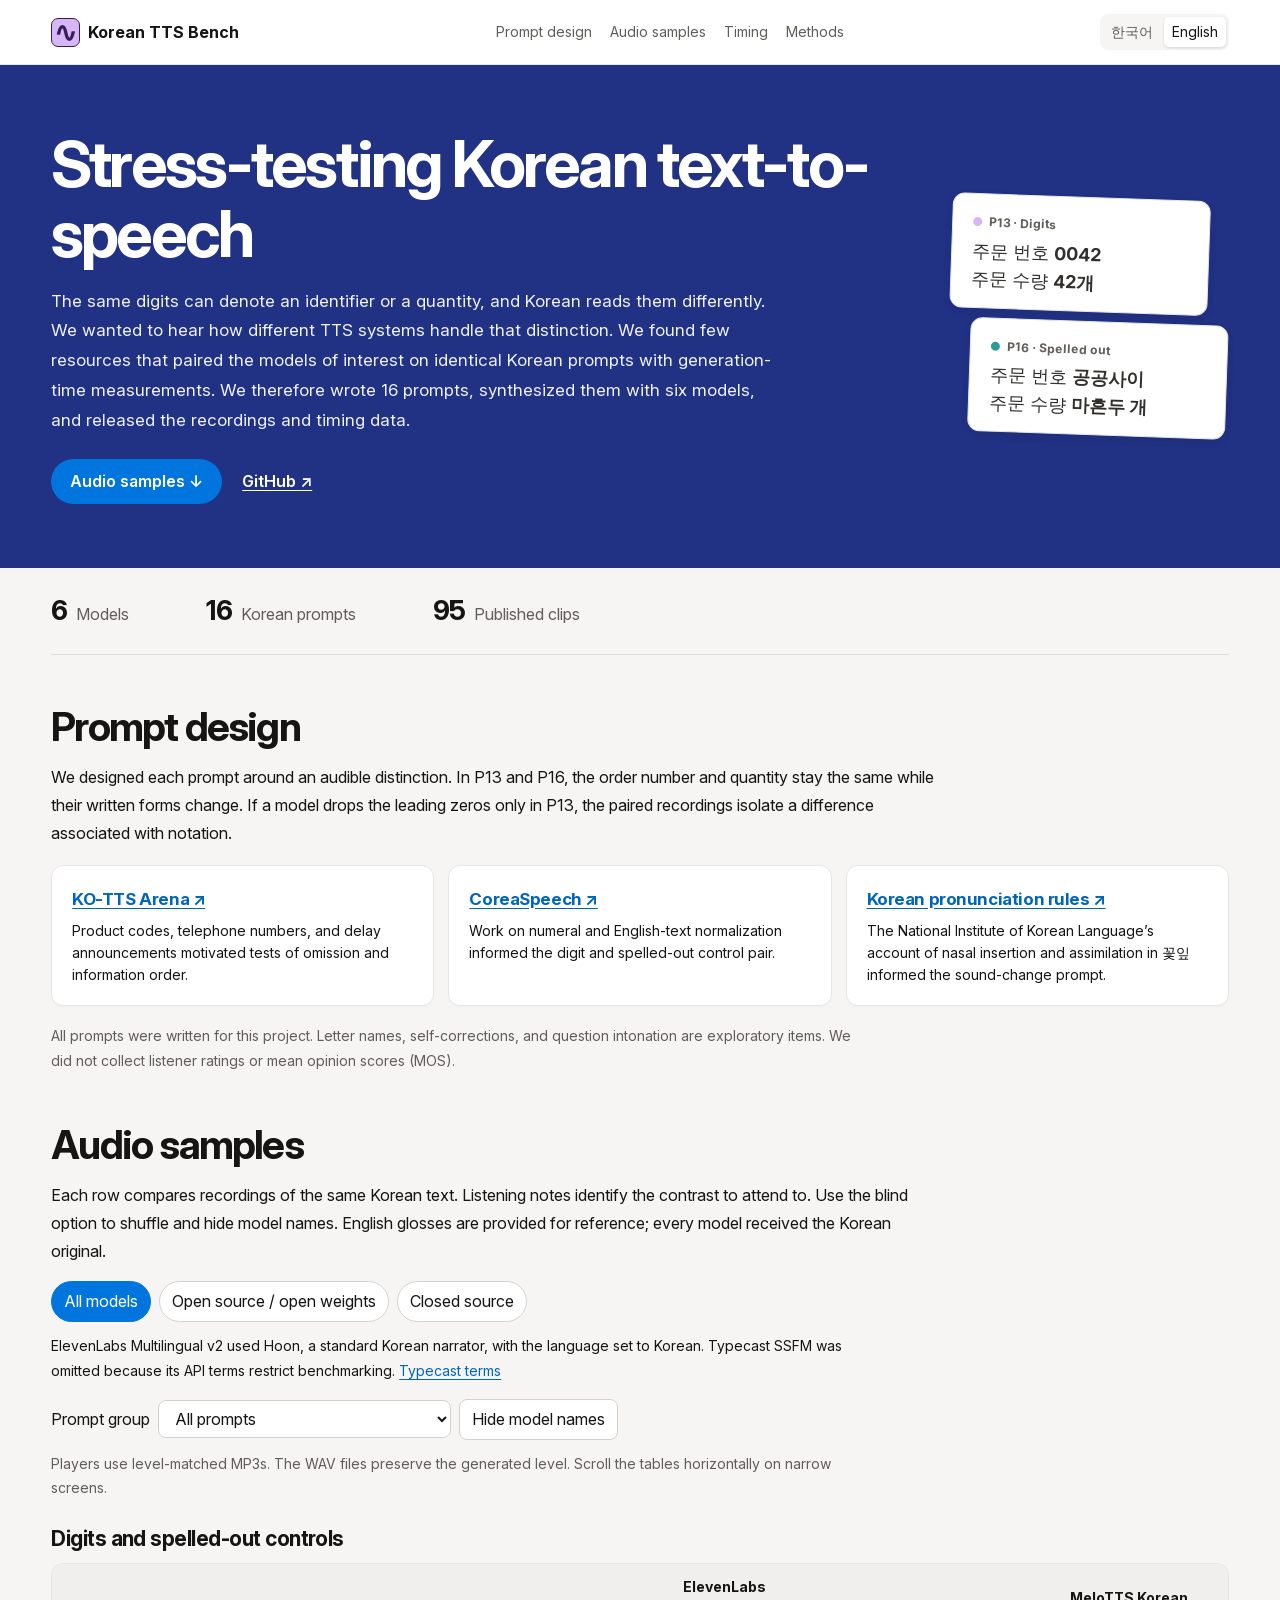
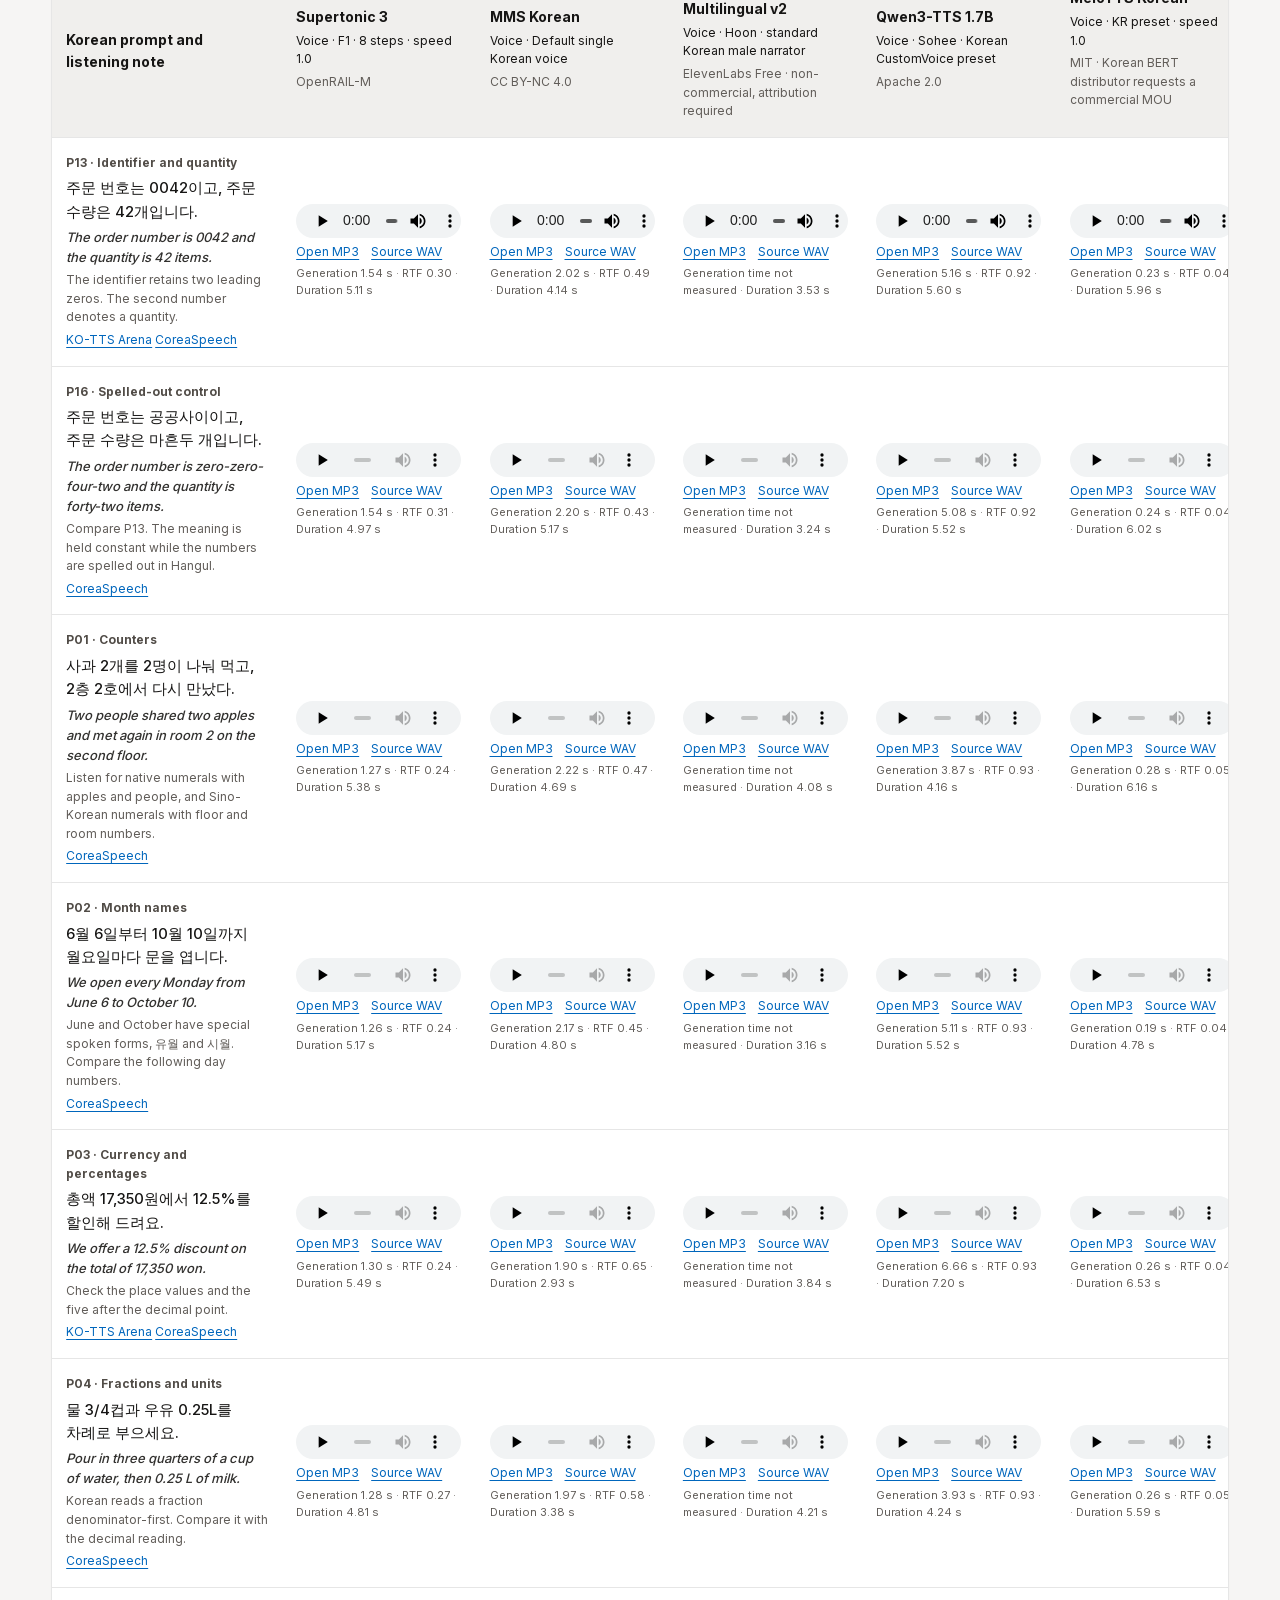
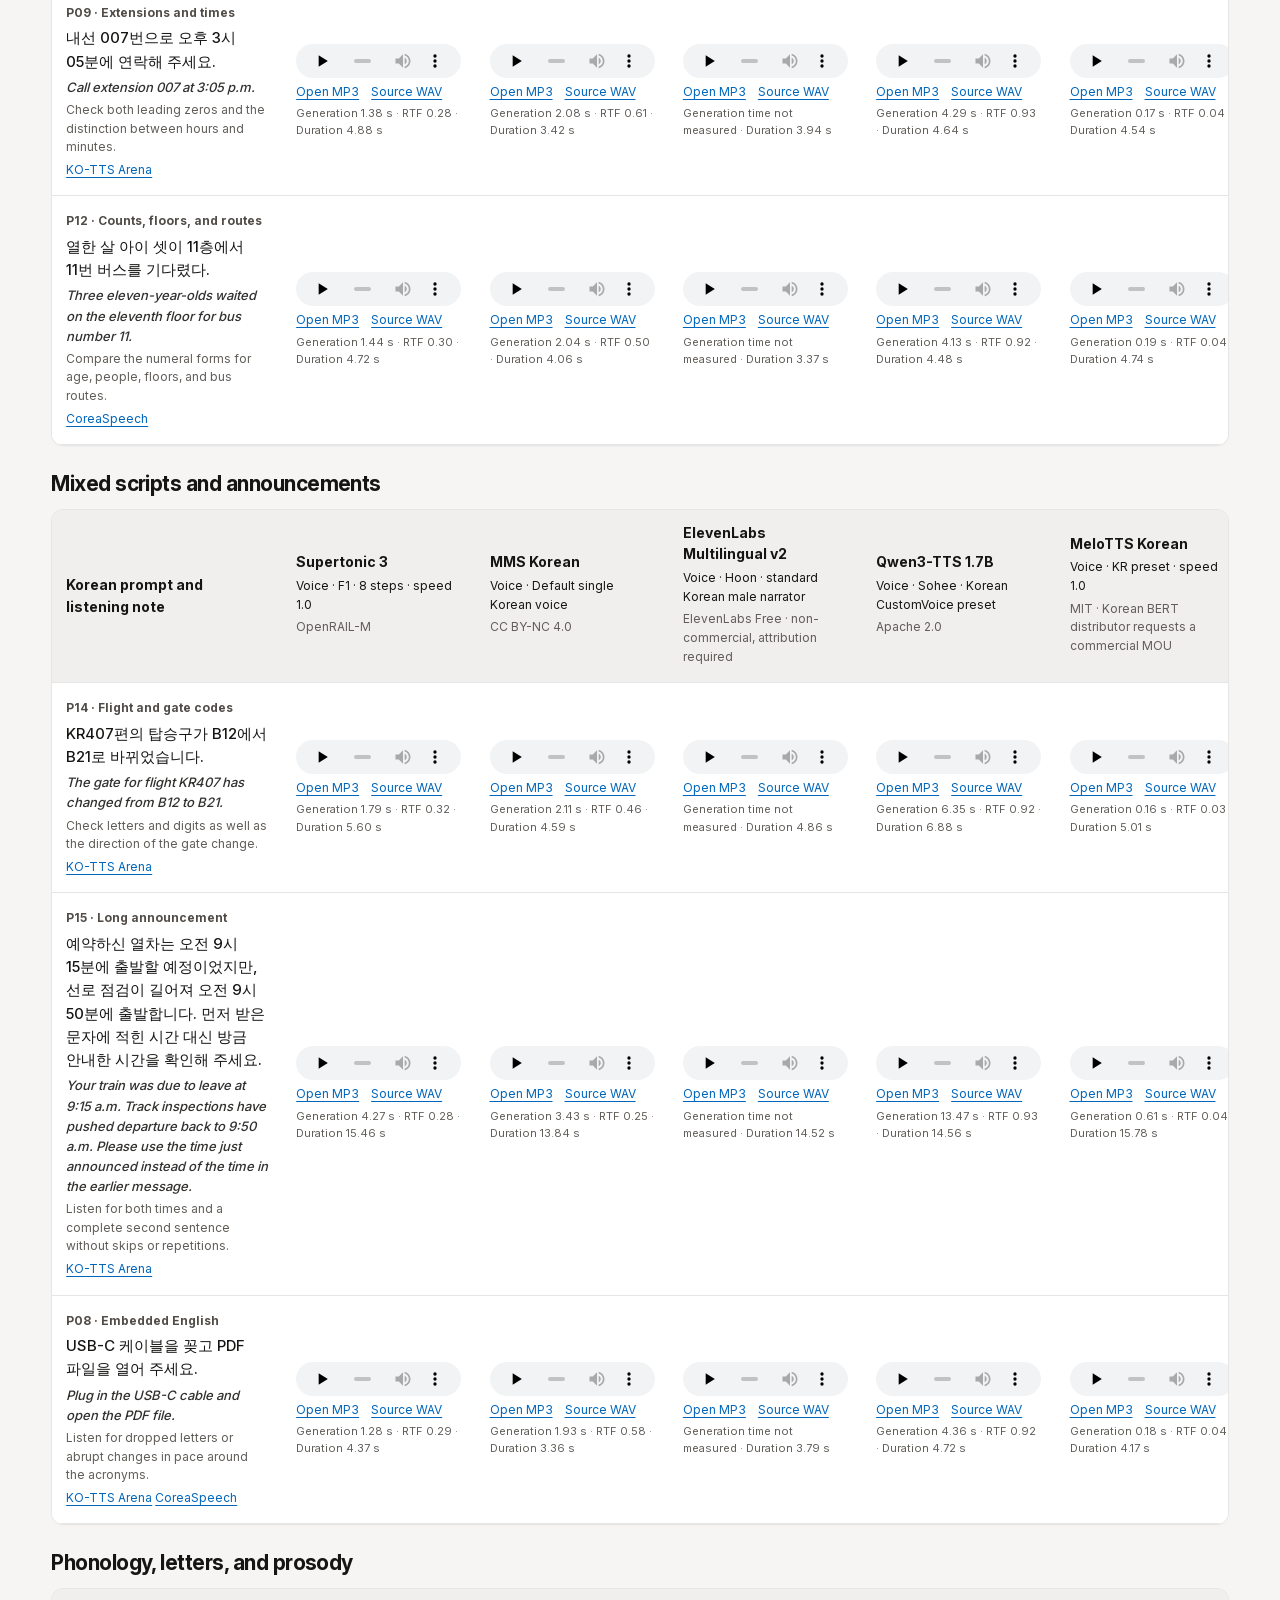
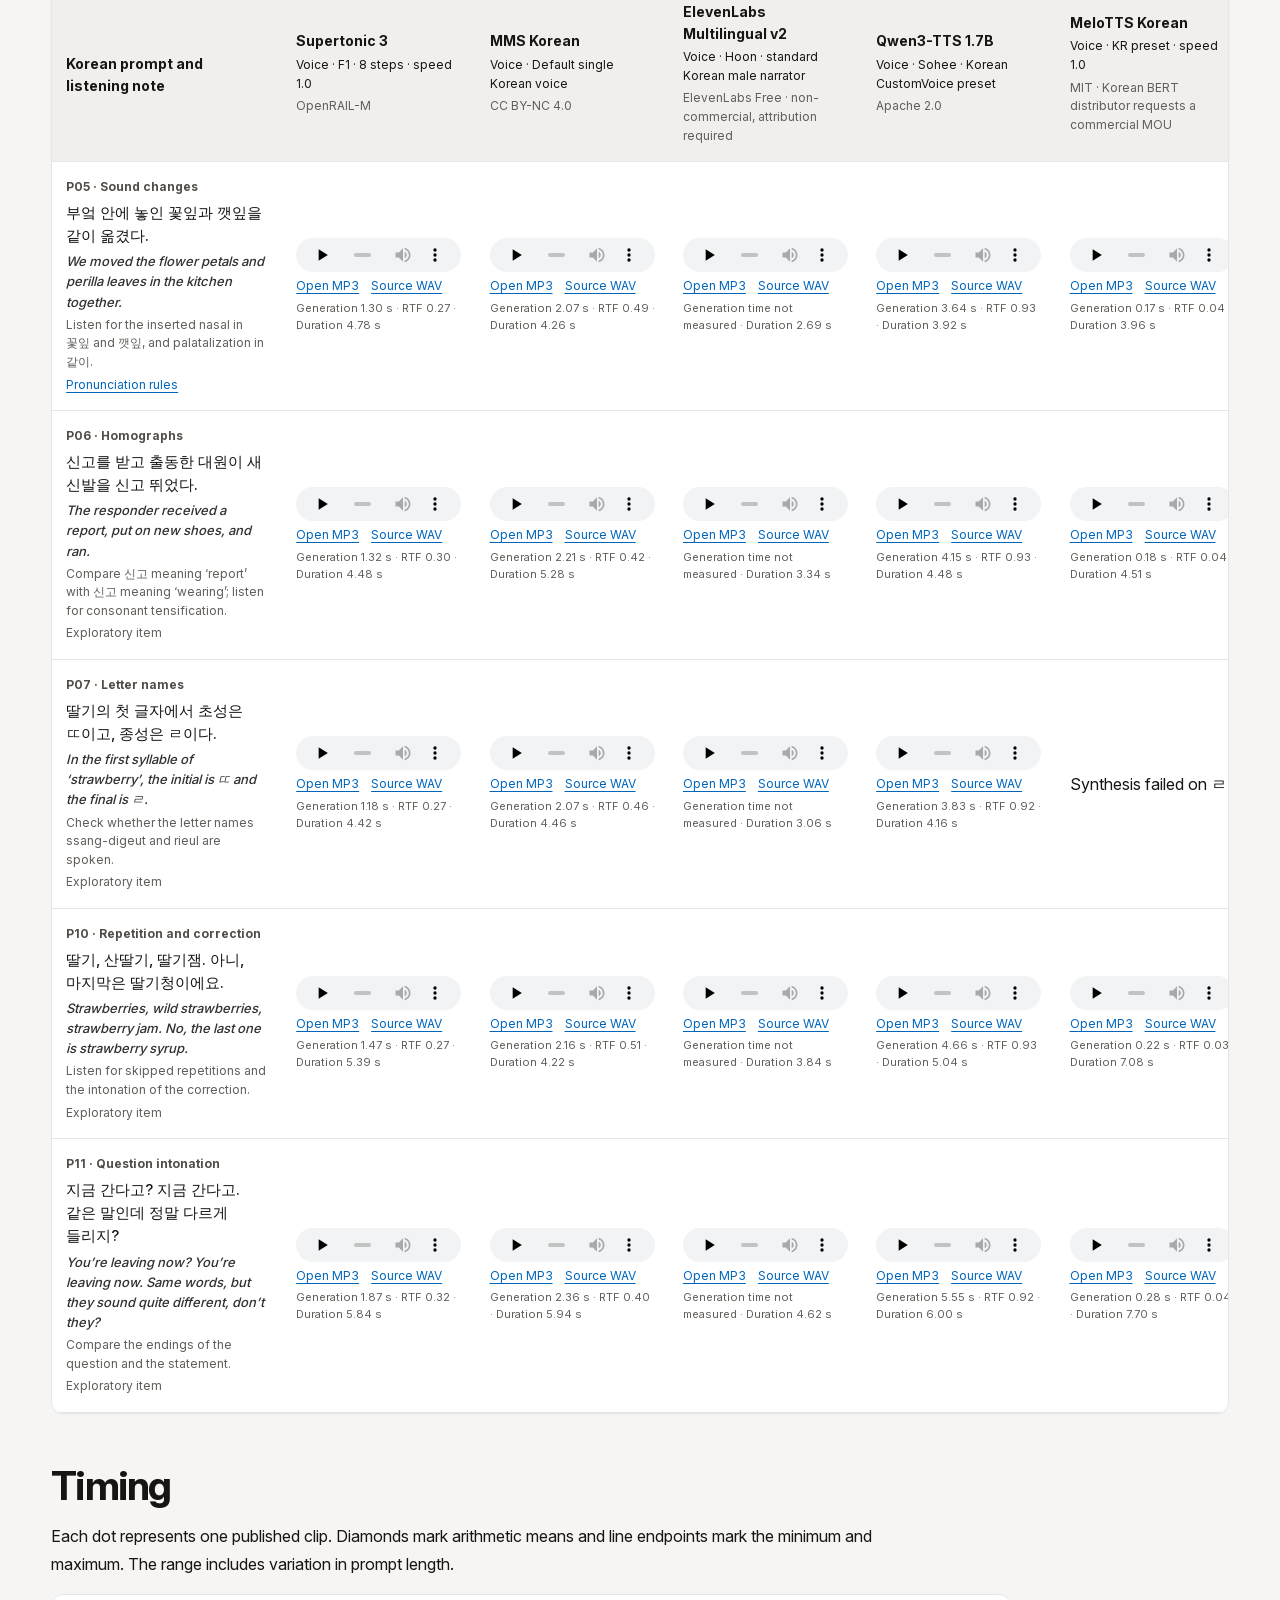
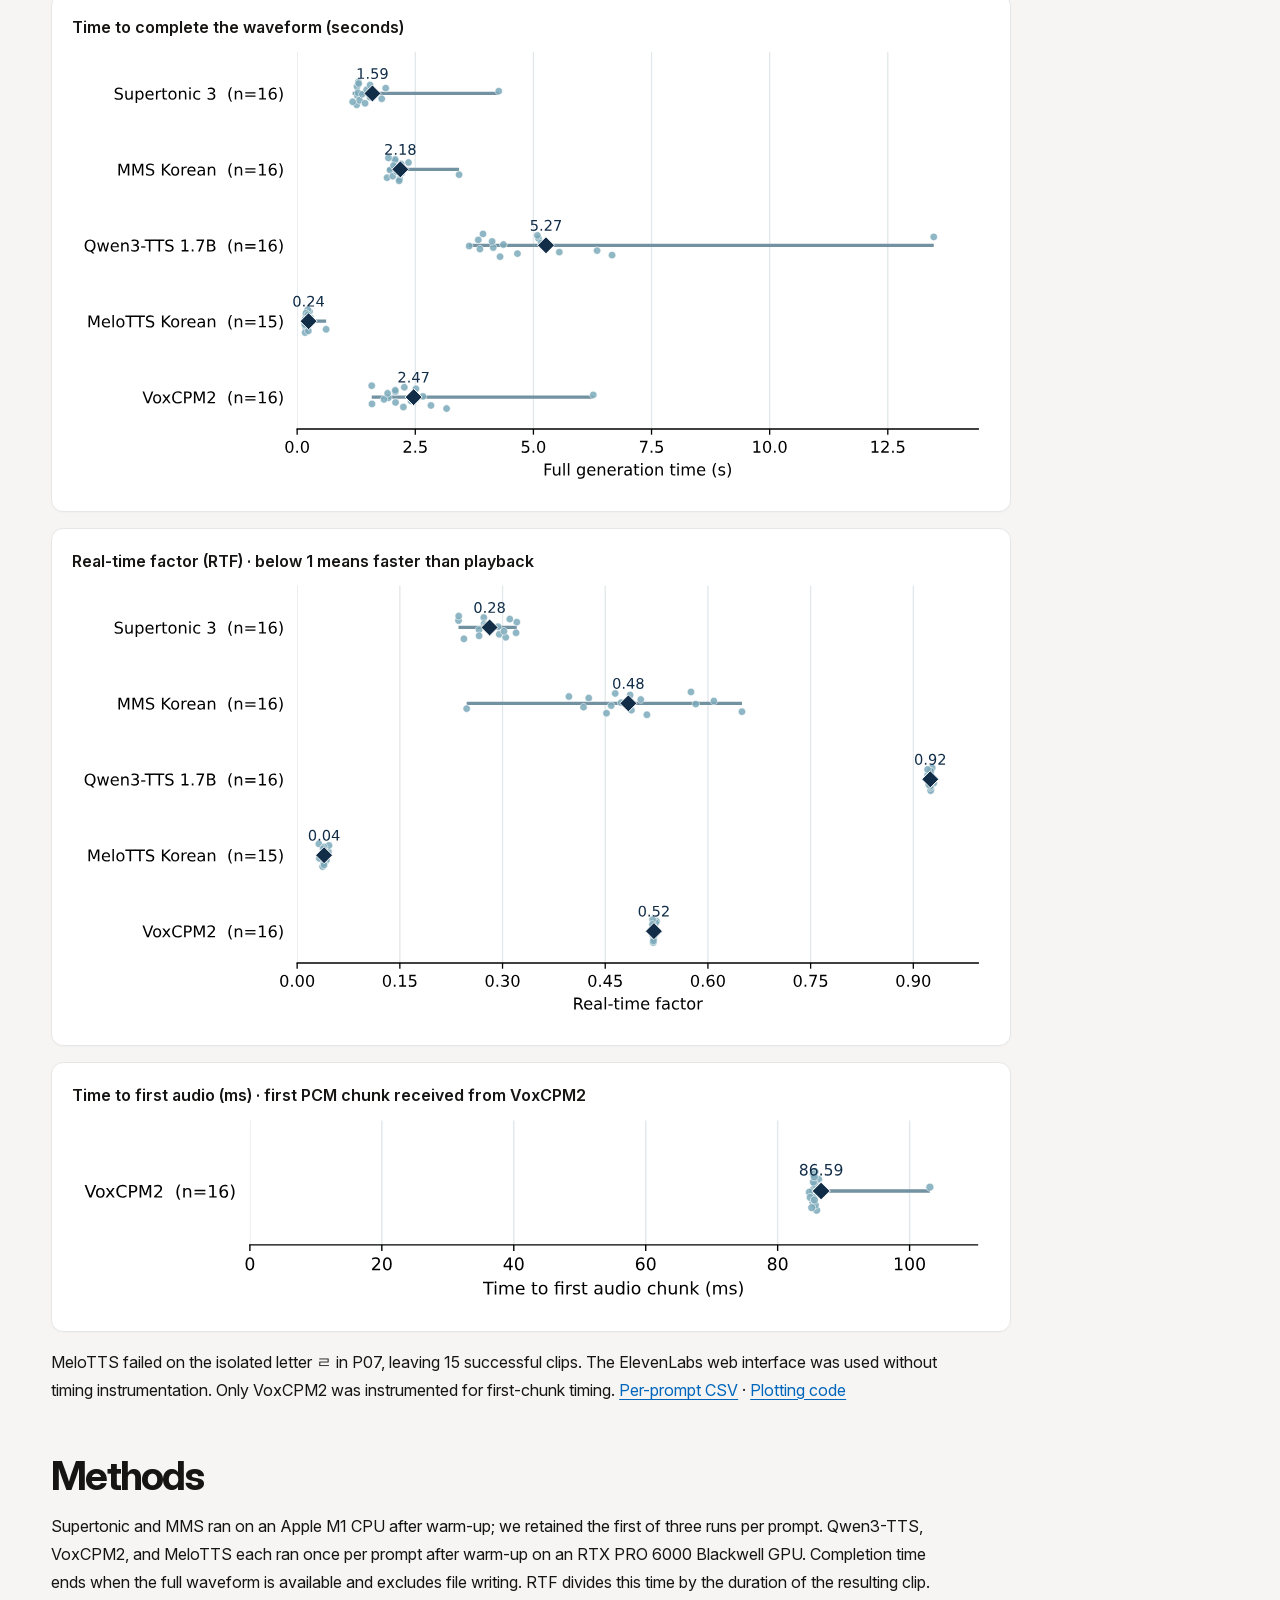
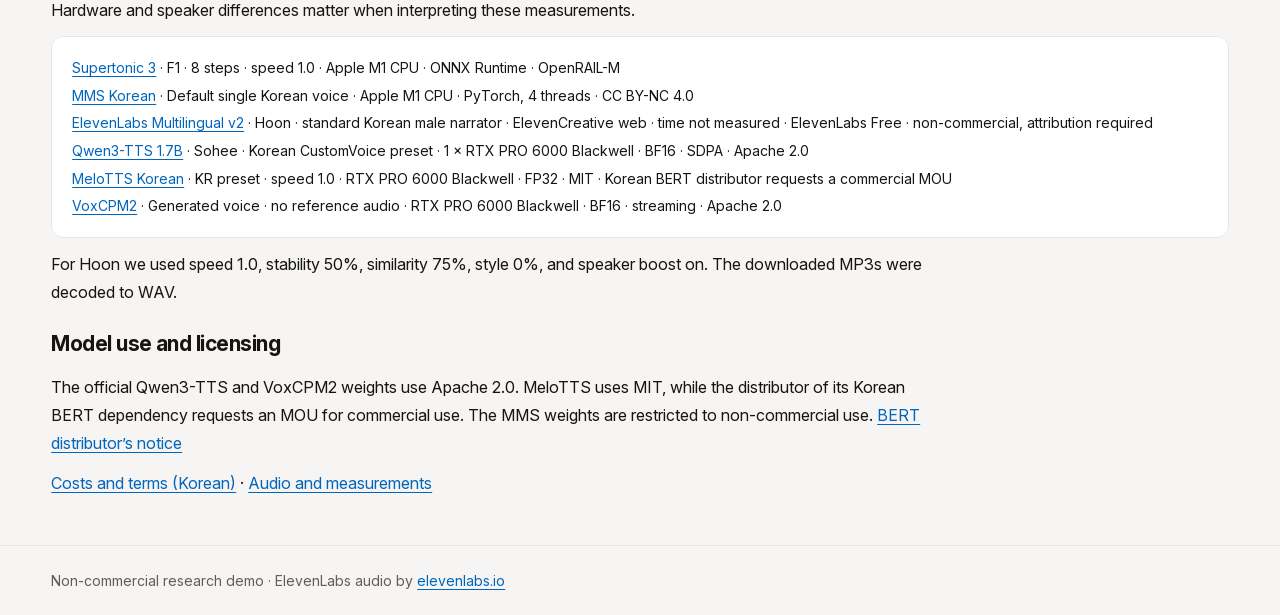
==== en.html @ 746afa55 "Present Korean TTS study with bilingual research pages and shared listening data" ====
<!doctype html><html lang="en"><head><meta charset="utf-8"><meta name="viewport" content="width=device-width,initial-scale=1"><title>Stress-testing Korean text-to-speech | elevenlabs.io</title><link rel="alternate" hreflang="ko" href="index.html"><link rel="alternate" hreflang="en" href="en.html"><link rel="stylesheet" href="style.css?v=paper2"></head><body>
<div class="topbar"><div class="wrap top"><a class="brand" href="#overview"><span class="glyph" aria-hidden="true">∿</span> Korean TTS Bench</a><nav class="wide"><a href="#design">Prompt design</a><a href="#samples">Audio samples</a><a href="#timing">Timing</a><a href="#methods">Methods</a></nav><details class="toc"><summary>Contents</summary><nav><a href="#design">Prompt design</a><a href="#samples">Audio samples</a><a href="#timing">Timing</a><a href="#methods">Methods</a></nav></details><div class="languages"><a hreflang="ko" lang="ko" href="index.html" id="other-lang">한국어</a><a hreflang="en" lang="en" href="en.html" aria-current="page">English</a></div></div></div>
<header id="overview"><div class="wrap hero"><div><h1>Stress-testing Korean text-to-speech</h1><p>The same digits can denote an identifier or a quantity, and Korean reads them differently. We wanted to hear how different TTS systems handle that distinction. We found few resources that paired the models of interest on identical Korean prompts with generation-time measurements. We therefore wrote 16 prompts, synthesized them with six models, and released the recordings and timing data.</p><div class="actions"><a class="primary" href="#samples">Audio samples ↓</a><a href="https://github.com/june-oh/korean-tts-bench">GitHub ↗</a></div></div><aside class="pair"><div class="paper"><small>P13 · Digits</small><div lang="ko">주문 번호 <b>0042</b><br>주문 수량 <b>42개</b></div></div><div class="paper"><small>P16 · Spelled out</small><div lang="ko">주문 번호 <b>공공사이</b><br>주문 수량 <b>마흔두 개</b></div></div></aside></div></header><main class="wrap"><div class="summary">
<div><strong>6</strong><span>Models</span></div>
<div><strong>16</strong><span>Korean prompts</span></div>
<div><strong>95</strong><span>Published clips</span></div>
</div>
<section id="design"><h2>Prompt design</h2>
<p>We designed each prompt around an audible distinction. In P13 and P16, the order number and quantity stay the same while their written forms change. If a model drops the leading zeros only in P13, the paired recordings isolate a difference associated with notation.</p>
<div class="cards">
<article id="ref-arena"><h3><a href="https://huggingface.co/spaces/channelcorp/KO-TTS-Arena/blob/30278887183752f87eae32811a807651845f886c/ko_prompts.json">KO-TTS Arena ↗</a></h3><p>Product codes, telephone numbers, and delay announcements motivated tests of omission and information order.</p></article>
<article id="ref-corea"><h3><a href="https://openreview.net/forum?id=8nHq0IIwpd">CoreaSpeech ↗</a></h3><p>Work on numeral and English-text normalization informed the digit and spelled-out control pair.</p></article>
<article id="ref-nikl"><h3><a href="https://www.korean.go.kr/front/onlineQna/onlineQnaView.do?mn_id=216&amp;qna_seq=313560">Korean pronunciation rules ↗</a></h3><p>The National Institute of Korean Language’s account of nasal insertion and assimilation in 꽃잎 informed the sound-change prompt.</p></article>
</div><p class="note">All prompts were written for this project. Letter names, self-corrections, and question intonation are exploratory items. We did not collect listener ratings or mean opinion scores (MOS).</p></section>
<section id="samples"><h2>Audio samples</h2>
<p>Each row compares recordings of the same Korean text. Listening notes identify the contrast to attend to. Use the blind option to shuffle and hide model names. English glosses are provided for reference; every model received the Korean original.</p>
<div class="model-tabs" role="tablist" aria-label="Model access">
<button role="tab" id="tab-all" data-access="all" aria-controls="tables" aria-selected="true" tabindex="0">All models</button>
<button role="tab" id="tab-open" data-access="open" aria-controls="tables" aria-selected="false" tabindex="-1">Open source / open weights</button>
<button role="tab" id="tab-closed" data-access="closed" aria-controls="tables" aria-selected="false" tabindex="-1">Closed source</button>
</div><p id="closed-note">ElevenLabs Multilingual v2 used Hoon, a standard Korean narrator, with the language set to Korean. Typecast SSFM was omitted because its API terms restrict benchmarking. <a href="https://help.typecast.ai/en/articles/11872662-typecast-api-terms-of-use">Typecast terms</a></p>
<p id="open-note" hidden>Commercial-use terms for publicly available weights appear in each column.</p><div class="tools"><label>Prompt group <select id="group"><option value="">All prompts</option></select></label><button id="blind" aria-pressed="false">Hide model names</button></div>
<p class="note">Players use level-matched MP3s. The WAV files preserve the generated level. Scroll the tables horizontally on narrow screens.</p><div id="tables" role="tabpanel" aria-labelledby="tab-all">Loading recordings…</div></section>
<section id="timing"><h2>Timing</h2>
<p>Each dot represents one published clip. Diamonds mark arithmetic means and line endpoints mark the minimum and maximum. The range includes variation in prompt length.</p>
<figure><figcaption>Time to complete the waveform (seconds)</figcaption><img loading="lazy" src="figures/completion_s.svg" alt="Time to complete the waveform (seconds)"></figure>
<figure><figcaption>Real-time factor (RTF) · below 1 means faster than playback</figcaption><img loading="lazy" src="figures/rtf.svg" alt="Real-time factor (RTF) · below 1 means faster than playback"></figure>
<figure><figcaption>Time to first audio (ms) · first PCM chunk received from VoxCPM2</figcaption><img loading="lazy" src="figures/first_audio_ms.svg" alt="Time to first audio (ms) · first PCM chunk received from VoxCPM2"></figure>
<p>MeloTTS failed on the isolated letter ㄹ in P07, leaving 15 successful clips. The ElevenLabs web interface was used without timing instrumentation. Only VoxCPM2 was instrumented for first-chunk timing. <a href="figures/timings.csv">Per-prompt CSV</a> · <a href="https://github.com/june-oh/korean-tts-bench/blob/main/scripts/plot_timings.py">Plotting code</a></p></section>
<section id="methods"><h2>Methods</h2>
<p>Supertonic and MMS ran on an Apple M1 CPU after warm-up; we retained the first of three runs per prompt. Qwen3-TTS, VoxCPM2, and MeloTTS each ran once per prompt after warm-up on an RTX PRO 6000 Blackwell GPU. Completion time ends when the full waveform is available and excludes file writing. RTF divides this time by the duration of the resulting clip. Hardware and speaker differences matter when interpreting these measurements.</p><div id="models"></div><p>For Hoon we used speed 1.0, stability 50%, similarity 75%, style 0%, and speaker boost on. The downloaded MP3s were decoded to WAV.</p><h3>Model use and licensing</h3><p>The official Qwen3-TTS and VoxCPM2 weights use Apache 2.0. MeloTTS uses MIT, while the distributor of its Korean BERT dependency requests an MOU for commercial use. The MMS weights are restricted to non-commercial use. <a href="https://github.com/kiyoungkim1/LMkor">BERT distributor’s notice</a></p><p><a href="https://github.com/june-oh/korean-tts-bench#비용과-공개-조건">Costs and terms (Korean)</a> · <a href="https://github.com/june-oh/korean-tts-bench/tree/main/audio">Audio and measurements</a></p></section></main><footer><div class="wrap">Non-commercial research demo · ElevenLabs audio by <a href="https://elevenlabs.io/">elevenlabs.io</a></div></footer><script type="module" src="app.js?v=paper2"></script></body></html>
---- style.css ----
@font-face{font-family:Inter;src:url(fonts/InterVariable.woff2) format("woff2");font-weight:100 900;font-display:swap}
:root{--paper:#f6f5f4;--ink:#161514;--muted:#615d59;--line:#e6e6e6;--blue:#0075de;--night:#213183;font-family:Inter,-apple-system,BlinkMacSystemFont,"Apple SD Gothic Neo","Malgun Gothic",sans-serif;color:var(--ink);background:var(--paper);line-height:1.55}*{box-sizing:border-box}body{margin:0}.wrap{max-width:1280px;margin:auto;padding-inline:clamp(16px,4vw,56px)}a{color:#0066bc;text-underline-offset:3px}button,select{font:inherit;cursor:pointer;color:inherit}.topbar{background:white;border-bottom:1px solid var(--line)}.top,.brand,.wide,.languages,.actions,.summary,.tools,.model-tabs{display:flex;align-items:center}.top{min-height:64px;gap:22px}.brand{gap:8px;font-weight:700;color:var(--ink);text-decoration:none}.glyph{background:#d6b6f6;color:#391c57;border:1px solid #391c57;border-radius:7px;display:grid;place-items:center;width:29px;height:29px;font-size:27px;line-height:1}.wide{margin-left:auto;gap:18px}.wide a,.languages a{font-size:14px;text-decoration:none;color:var(--muted)}.languages{margin-left:auto;gap:3px;padding:3px;background:var(--paper);border-radius:8px}.languages a{padding:4px 8px}.languages a[aria-current]{color:var(--ink);background:white;border-radius:5px;box-shadow:0 1px 3px #0002}header{background:var(--night);color:white}.hero{display:grid;grid-template-columns:minmax(0,1fr) 280px;gap:56px;align-items:center;padding-block:clamp(36px,5vw,72px)}h1,h2,h3,p{margin:0}h1{font-size:clamp(38px,5vw,64px);letter-spacing:-.045em;line-height:1.09;word-break:keep-all}header p{max-width:72ch;color:#f0f2ff;font-size:17px;margin-top:18px;line-height:1.75}.actions{gap:20px;margin-top:24px}.actions a{color:white;font-weight:600}.primary{padding:10px 19px;background:var(--blue);border-radius:999px;text-decoration:none}.primary:hover{background:#005bab}.pair{display:grid;gap:9px;transform:rotate(2deg)}.paper{padding:14px 20px;border:1px solid #e6e6e6;border-radius:12px;background:#fff;color:#31302e;box-shadow:0 3px 8px #0001}.paper:first-child{margin-right:22px}.paper:last-child{margin-left:22px}.paper small{font-weight:700;font-size:12px;color:var(--muted)}.paper small:before{content:"";display:inline-block;width:9px;height:9px;border-radius:50%;background:#d6b6f6;margin-right:7px}.paper:last-child small:before{background:#2a9d99}.paper div{margin-top:4px;font-size:18px}.summary{gap:clamp(20px,6vw,85px);padding:22px 0;border-bottom:1px solid #ddd}.summary>div{display:flex;gap:9px;align-items:baseline}.summary strong{font-size:27px;letter-spacing:-1px}.summary span,.note,.meta,.hint,.license,footer{color:var(--muted)}section{margin:48px 0;scroll-margin-top:16px}h2{font-size:clamp(29px,3.4vw,40px);letter-spacing:-.045em;line-height:1.2}h3{font-size:21px;letter-spacing:-.025em;margin:22px 0 8px}section>p{max-width:89ch;margin:12px 0;line-height:1.75}.cards{display:grid;grid-template-columns:repeat(3,minmax(0,1fr));gap:14px;margin:18px 0}.cards article,figure,.scroll{border:1px solid var(--line);border-radius:12px;background:#fff;box-shadow:0 1px 2px #00000006}.cards article{padding:20px}.cards h3{margin:0 0 8px;font-size:17px}.cards p,.note,#closed-note,#open-note{font-size:14px}.model-tabs,.tools{flex-wrap:wrap;gap:8px;margin:16px 0 8px}button,select{background:#fff;border:1px solid #d3d1ce;border-radius:8px;padding:7px 12px}.model-tabs button{border-radius:999px}.model-tabs [aria-selected=true],button[aria-pressed=true]{background:var(--blue);border-color:var(--blue);color:#fff}.tools label{display:flex;align-items:center;gap:8px}.scroll{overflow-x:auto;scrollbar-color:#afa9a2 #eee}.scroll:focus-visible,:focus-visible{outline:2px solid var(--blue);outline-offset:2px}table{width:100%;table-layout:fixed;border-collapse:collapse}th,td{padding:12px 14px;border-bottom:1px solid var(--line);text-align:left;vertical-align:middle}thead th{background:#f0efed;font-size:14px}tbody th{font-size:15px;font-weight:500;word-break:keep-all}.code,.voice,.license,.hint,.gloss{display:block;font-size:12px;margin:4px 0}.code{font-weight:700;color:#514c47}.gloss{font-size:13px;color:#31302e;font-style:italic}.voice,.license,.hint{font-weight:400}.filelinks{display:flex;flex-wrap:wrap;gap:12px;font-size:12px}.meta{font-size:11px;margin-top:4px}audio{width:100%;display:block;height:34px;margin-bottom:5px}figure{max-width:960px;margin:16px 0;padding:20px}figure img{display:block;width:100%;height:auto}figcaption{font-weight:600}#models{background:white;border:1px solid var(--line);border-radius:12px;padding:14px 20px}#models p{margin:6px 0;font-size:14px}footer{padding:24px 0;border-top:1px solid var(--line);font-size:14px}@media(max-width:820px){.wide{display:none}.hero{grid-template-columns:1fr;gap:18px}.pair{display:none}.cards{grid-template-columns:1fr}.summary{justify-content:space-between;gap:10px}.summary>div{display:grid;gap:0}.summary span{font-size:12px}section{margin:32px 0}.top{gap:6px}.languages a,button,select{min-height:44px;display:inline-flex;align-items:center}.actions{flex-wrap:wrap}figure{padding:10px}}

.toc{display:none}.toc summary{cursor:pointer;padding:10px 4px;font-size:14px}.toc nav{position:absolute;z-index:3;background:white;padding:12px;border:1px solid var(--line);border-radius:8px;box-shadow:0 2px 8px #0001}.toc nav a{display:block;padding:6px}@media(max-width:820px){.toc{display:block;margin-left:auto}.languages{margin-left:0}.top{justify-content:space-between}}
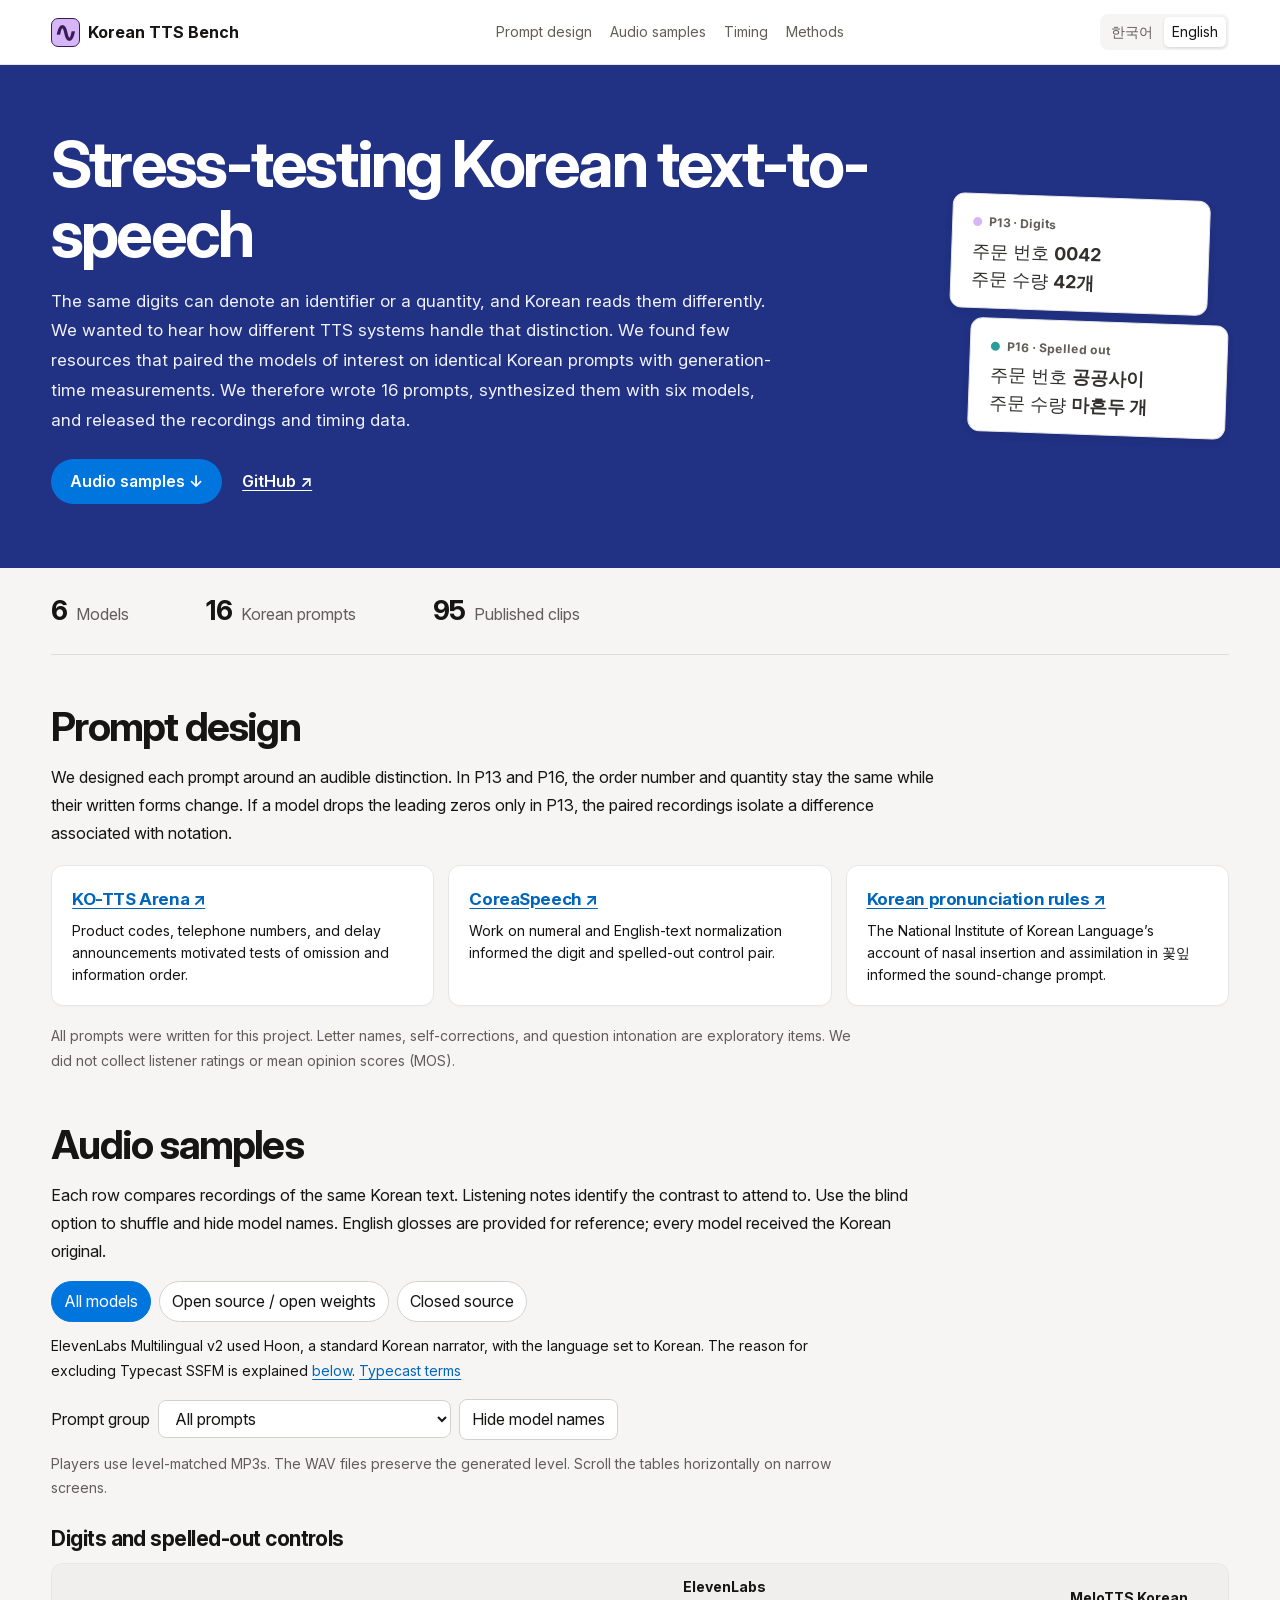
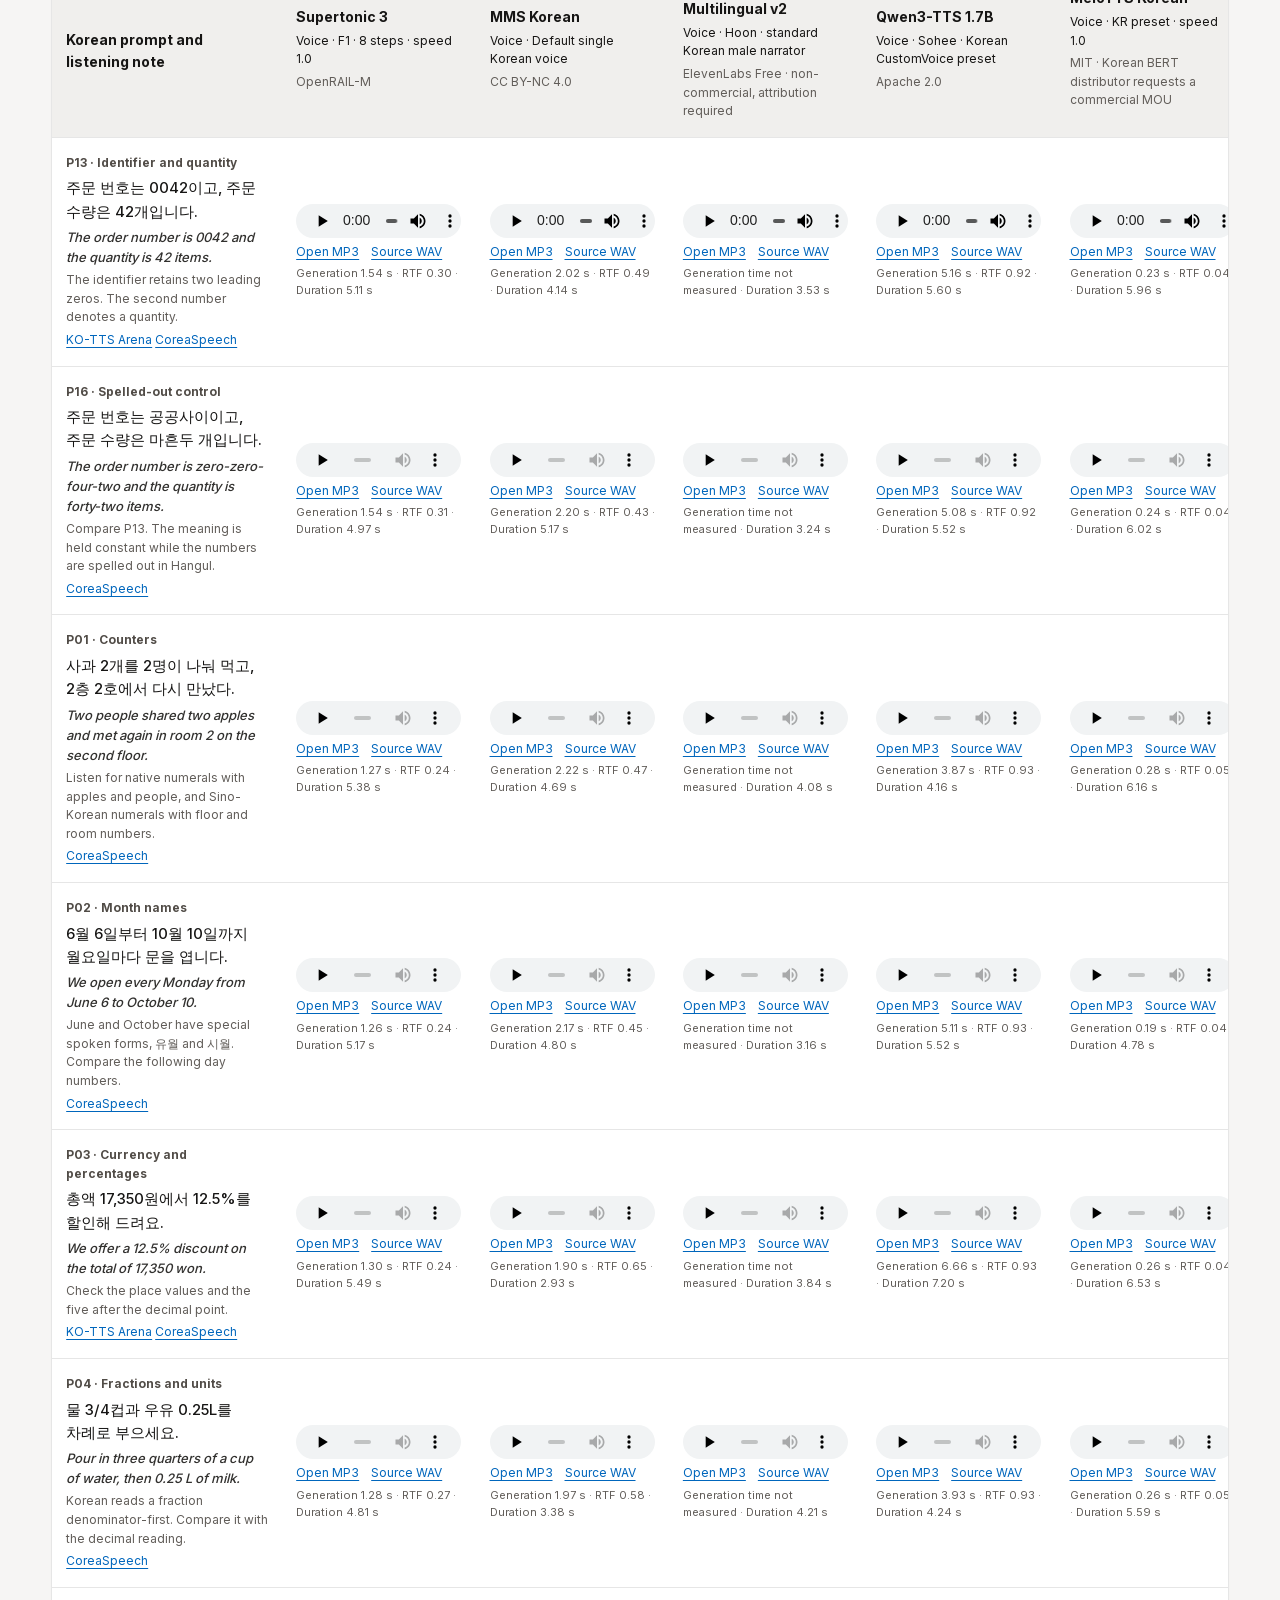
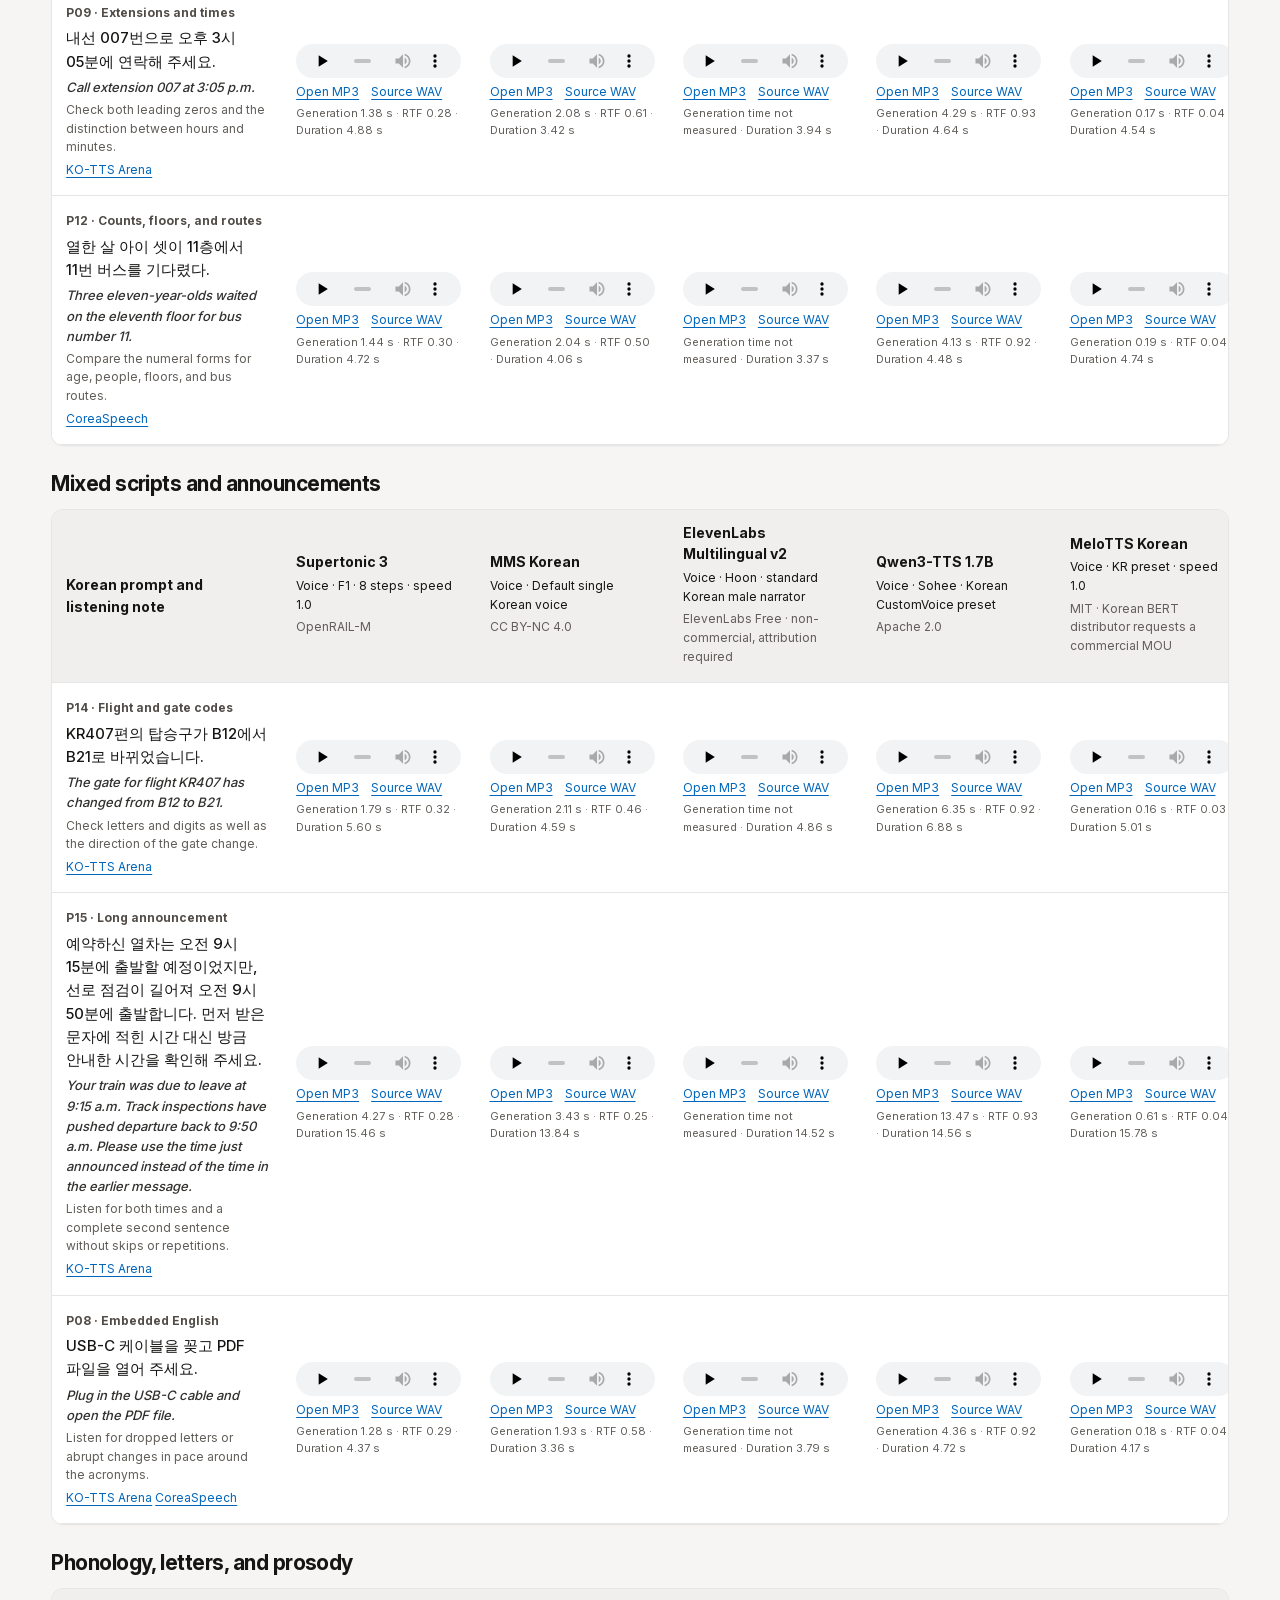
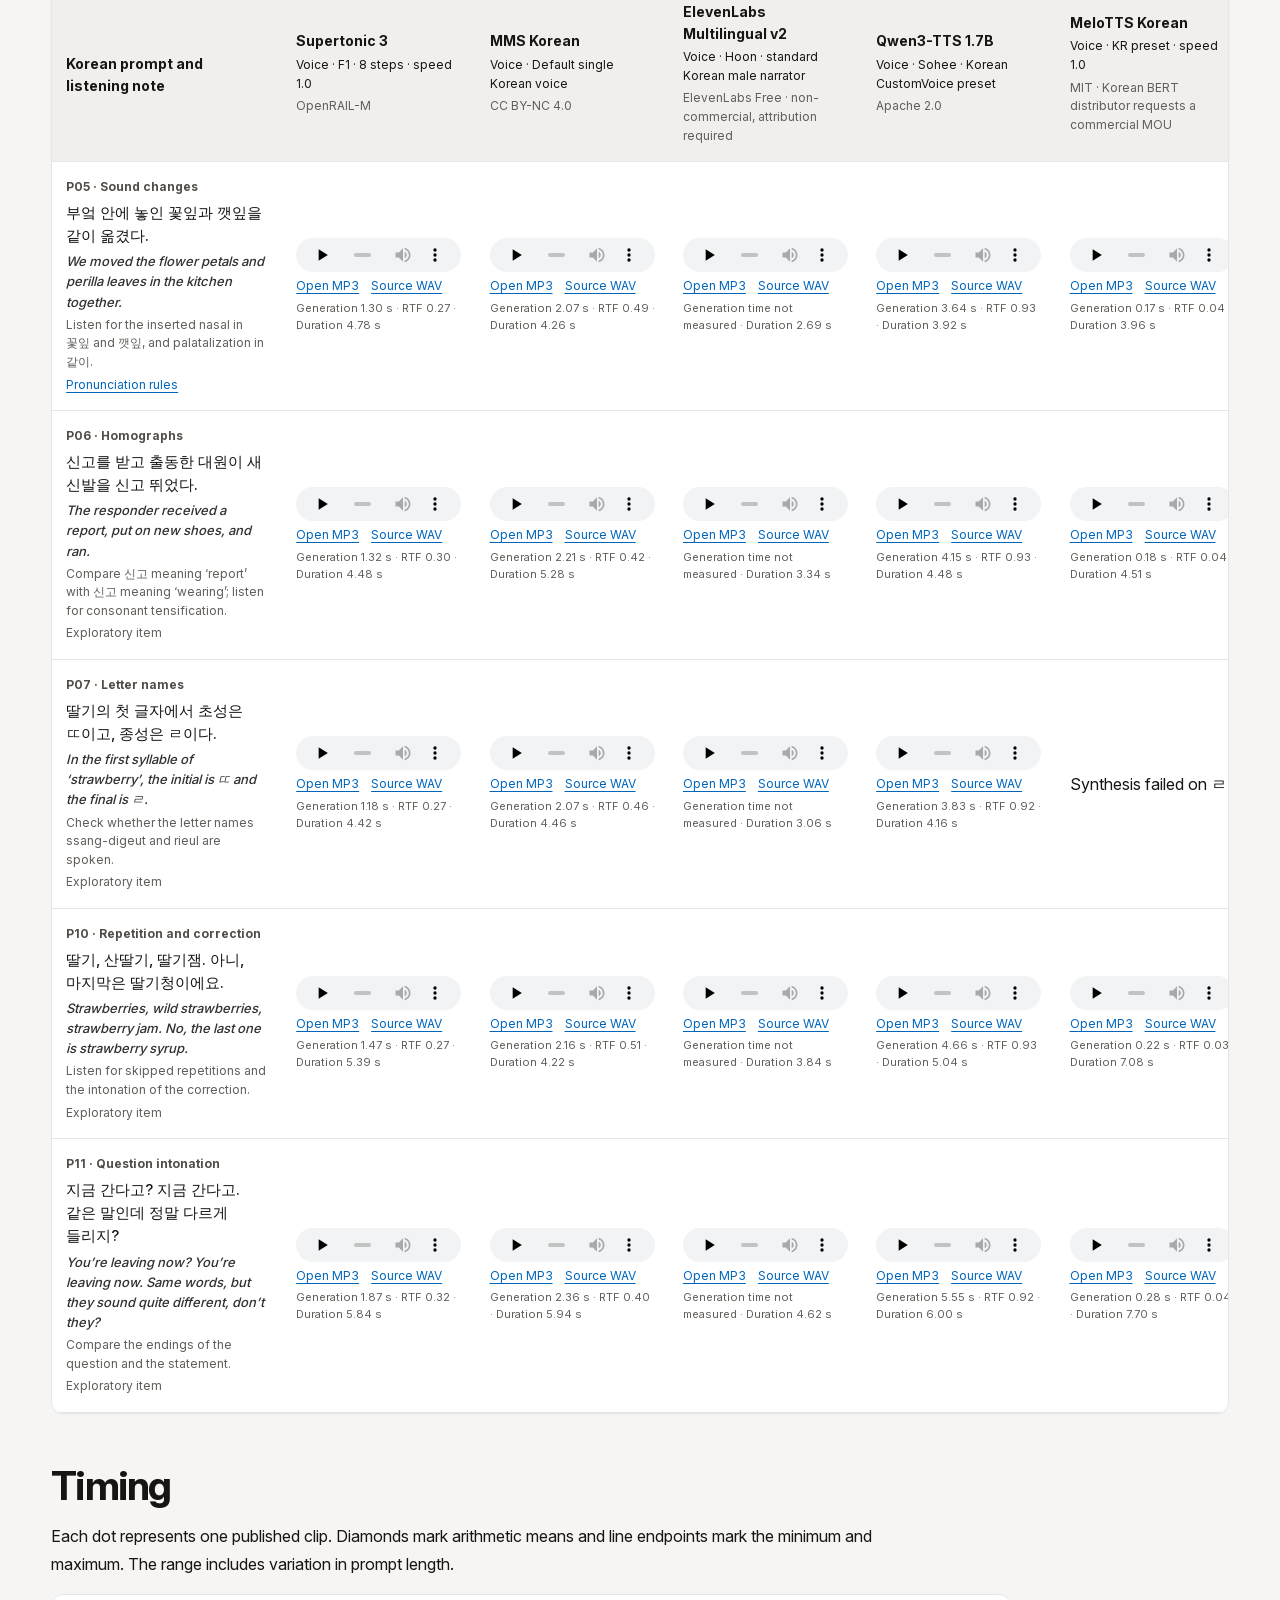
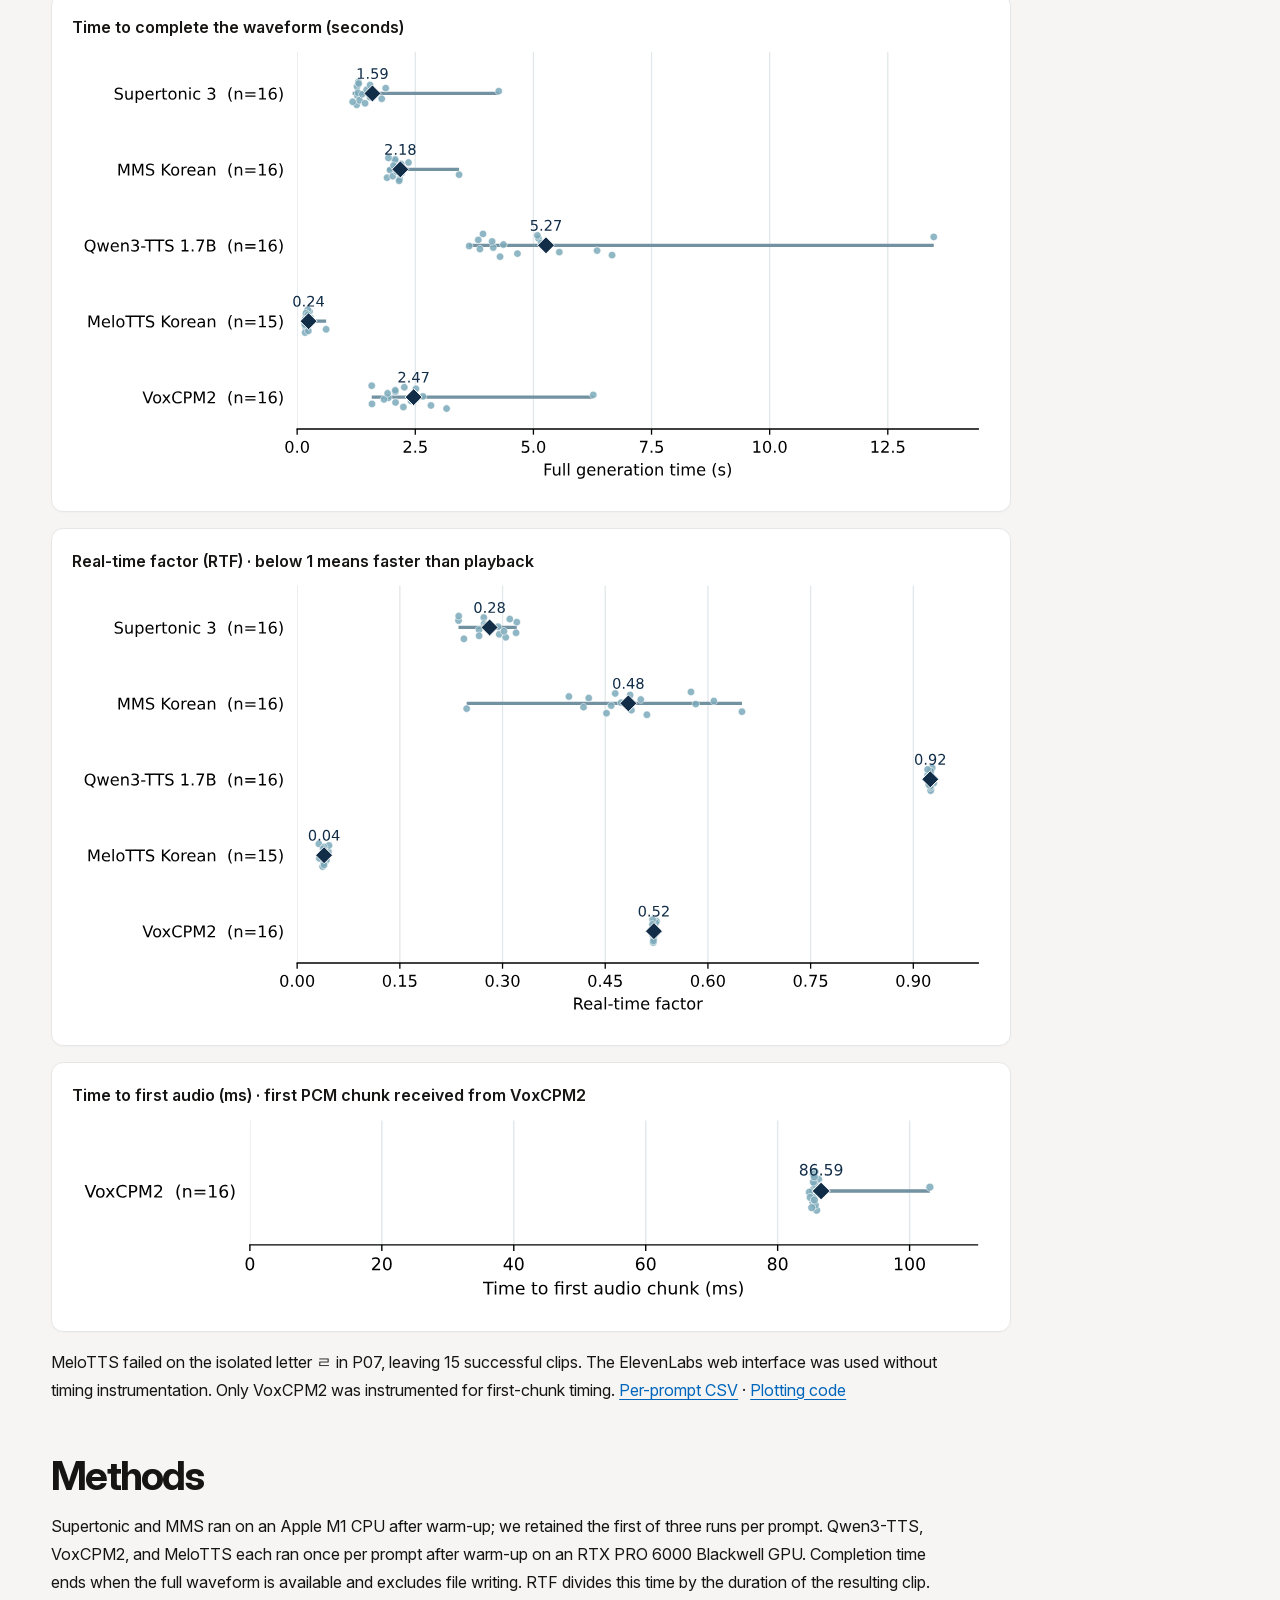
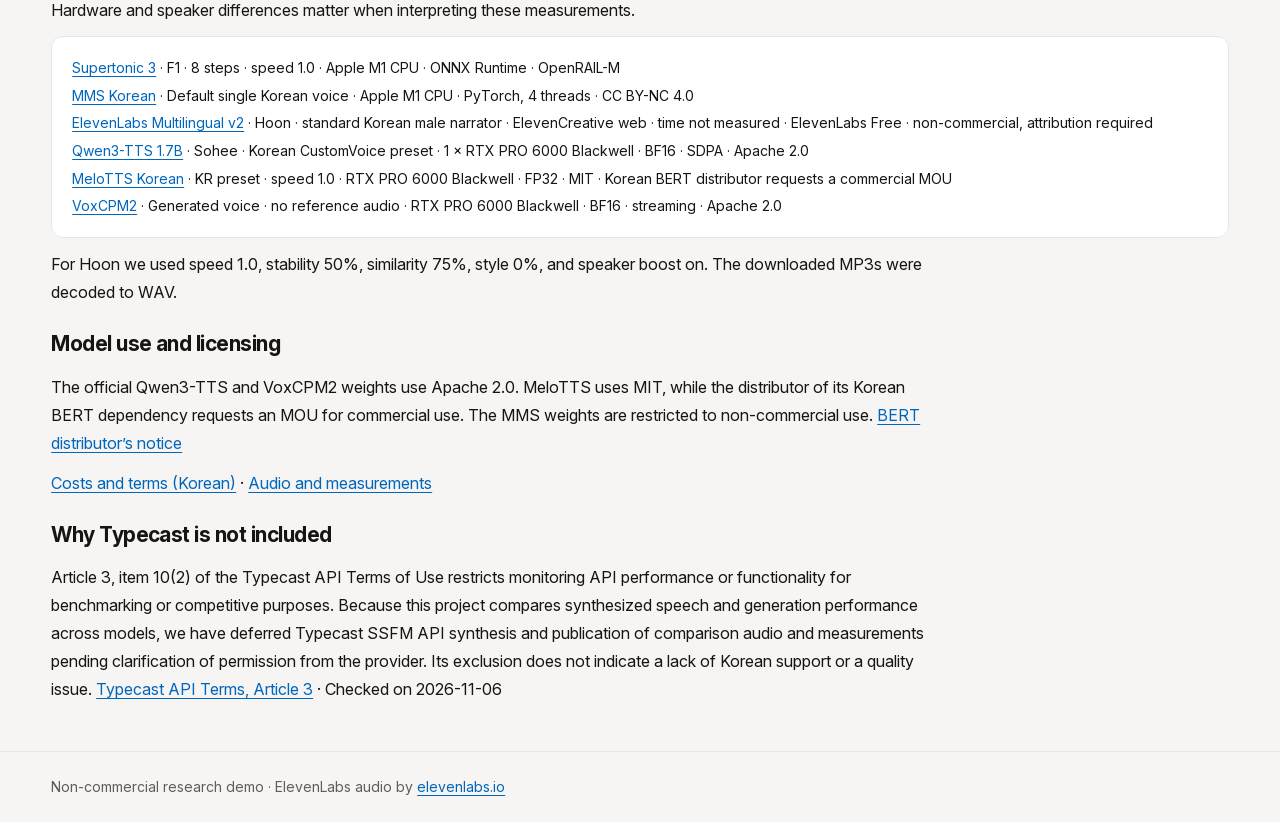
==== commit 4fa6ad7b: "Explain Typecast API benchmarking restriction in both languages" ====
--- a/en.html
+++ b/en.html
@@ -18,7 +18,7 @@
 <button role="tab" id="tab-all" data-access="all" aria-controls="tables" aria-selected="true" tabindex="0">All models</button>
 <button role="tab" id="tab-open" data-access="open" aria-controls="tables" aria-selected="false" tabindex="-1">Open source / open weights</button>
 <button role="tab" id="tab-closed" data-access="closed" aria-controls="tables" aria-selected="false" tabindex="-1">Closed source</button>
-</div><p id="closed-note">ElevenLabs Multilingual v2 used Hoon, a standard Korean narrator, with the language set to Korean. Typecast SSFM was omitted because its API terms restrict benchmarking. <a href="https://help.typecast.ai/en/articles/11872662-typecast-api-terms-of-use">Typecast terms</a></p>
+</div><p id="closed-note">ElevenLabs Multilingual v2 used Hoon, a standard Korean narrator, with the language set to Korean. The reason for excluding Typecast SSFM is explained <a href="#typecast-exclusion">below</a>. <a href="https://help.typecast.ai/en/articles/11872662-typecast-api-terms-of-use">Typecast terms</a></p>
 <p id="open-note" hidden>Commercial-use terms for publicly available weights appear in each column.</p><div class="tools"><label>Prompt group <select id="group"><option value="">All prompts</option></select></label><button id="blind" aria-pressed="false">Hide model names</button></div>
 <p class="note">Players use level-matched MP3s. The WAV files preserve the generated level. Scroll the tables horizontally on narrow screens.</p><div id="tables" role="tabpanel" aria-labelledby="tab-all">Loading recordings…</div></section>
 <section id="timing"><h2>Timing</h2>
@@ -28,4 +28,4 @@
 <figure><figcaption>Time to first audio (ms) · first PCM chunk received from VoxCPM2</figcaption><img loading="lazy" src="figures/first_audio_ms.svg" alt="Time to first audio (ms) · first PCM chunk received from VoxCPM2"></figure>
 <p>MeloTTS failed on the isolated letter ㄹ in P07, leaving 15 successful clips. The ElevenLabs web interface was used without timing instrumentation. Only VoxCPM2 was instrumented for first-chunk timing. <a href="figures/timings.csv">Per-prompt CSV</a> · <a href="https://github.com/june-oh/korean-tts-bench/blob/main/scripts/plot_timings.py">Plotting code</a></p></section>
 <section id="methods"><h2>Methods</h2>
-<p>Supertonic and MMS ran on an Apple M1 CPU after warm-up; we retained the first of three runs per prompt. Qwen3-TTS, VoxCPM2, and MeloTTS each ran once per prompt after warm-up on an RTX PRO 6000 Blackwell GPU. Completion time ends when the full waveform is available and excludes file writing. RTF divides this time by the duration of the resulting clip. Hardware and speaker differences matter when interpreting these measurements.</p><div id="models"></div><p>For Hoon we used speed 1.0, stability 50%, similarity 75%, style 0%, and speaker boost on. The downloaded MP3s were decoded to WAV.</p><h3>Model use and licensing</h3><p>The official Qwen3-TTS and VoxCPM2 weights use Apache 2.0. MeloTTS uses MIT, while the distributor of its Korean BERT dependency requests an MOU for commercial use. The MMS weights are restricted to non-commercial use. <a href="https://github.com/kiyoungkim1/LMkor">BERT distributor’s notice</a></p><p><a href="https://github.com/june-oh/korean-tts-bench#비용과-공개-조건">Costs and terms (Korean)</a> · <a href="https://github.com/june-oh/korean-tts-bench/tree/main/audio">Audio and measurements</a></p></section></main><footer><div class="wrap">Non-commercial research demo · ElevenLabs audio by <a href="https://elevenlabs.io/">elevenlabs.io</a></div></footer><script type="module" src="app.js?v=paper2"></script></body></html>+<p>Supertonic and MMS ran on an Apple M1 CPU after warm-up; we retained the first of three runs per prompt. Qwen3-TTS, VoxCPM2, and MeloTTS each ran once per prompt after warm-up on an RTX PRO 6000 Blackwell GPU. Completion time ends when the full waveform is available and excludes file writing. RTF divides this time by the duration of the resulting clip. Hardware and speaker differences matter when interpreting these measurements.</p><div id="models"></div><p>For Hoon we used speed 1.0, stability 50%, similarity 75%, style 0%, and speaker boost on. The downloaded MP3s were decoded to WAV.</p><h3>Model use and licensing</h3><p>The official Qwen3-TTS and VoxCPM2 weights use Apache 2.0. MeloTTS uses MIT, while the distributor of its Korean BERT dependency requests an MOU for commercial use. The MMS weights are restricted to non-commercial use. <a href="https://github.com/kiyoungkim1/LMkor">BERT distributor’s notice</a></p><p><a href="https://github.com/june-oh/korean-tts-bench#비용과-공개-조건">Costs and terms (Korean)</a> · <a href="https://github.com/june-oh/korean-tts-bench/tree/main/audio">Audio and measurements</a></p><h3 id="typecast-exclusion">Why Typecast is not included</h3><p>Article 3, item 10(2) of the Typecast API Terms of Use restricts monitoring API performance or functionality for benchmarking or competitive purposes. Because this project compares synthesized speech and generation performance across models, we have deferred Typecast SSFM API synthesis and publication of comparison audio and measurements pending clarification of permission from the provider. Its exclusion does not indicate a lack of Korean support or a quality issue. <a href="https://help.typecast.ai/en/articles/11872662-typecast-api-terms-of-use">Typecast API Terms, Article 3</a> · Checked on 2026-11-06</p></section></main><footer><div class="wrap">Non-commercial research demo · ElevenLabs audio by <a href="https://elevenlabs.io/">elevenlabs.io</a></div></footer><script type="module" src="app.js?v=paper2"></script></body></html>
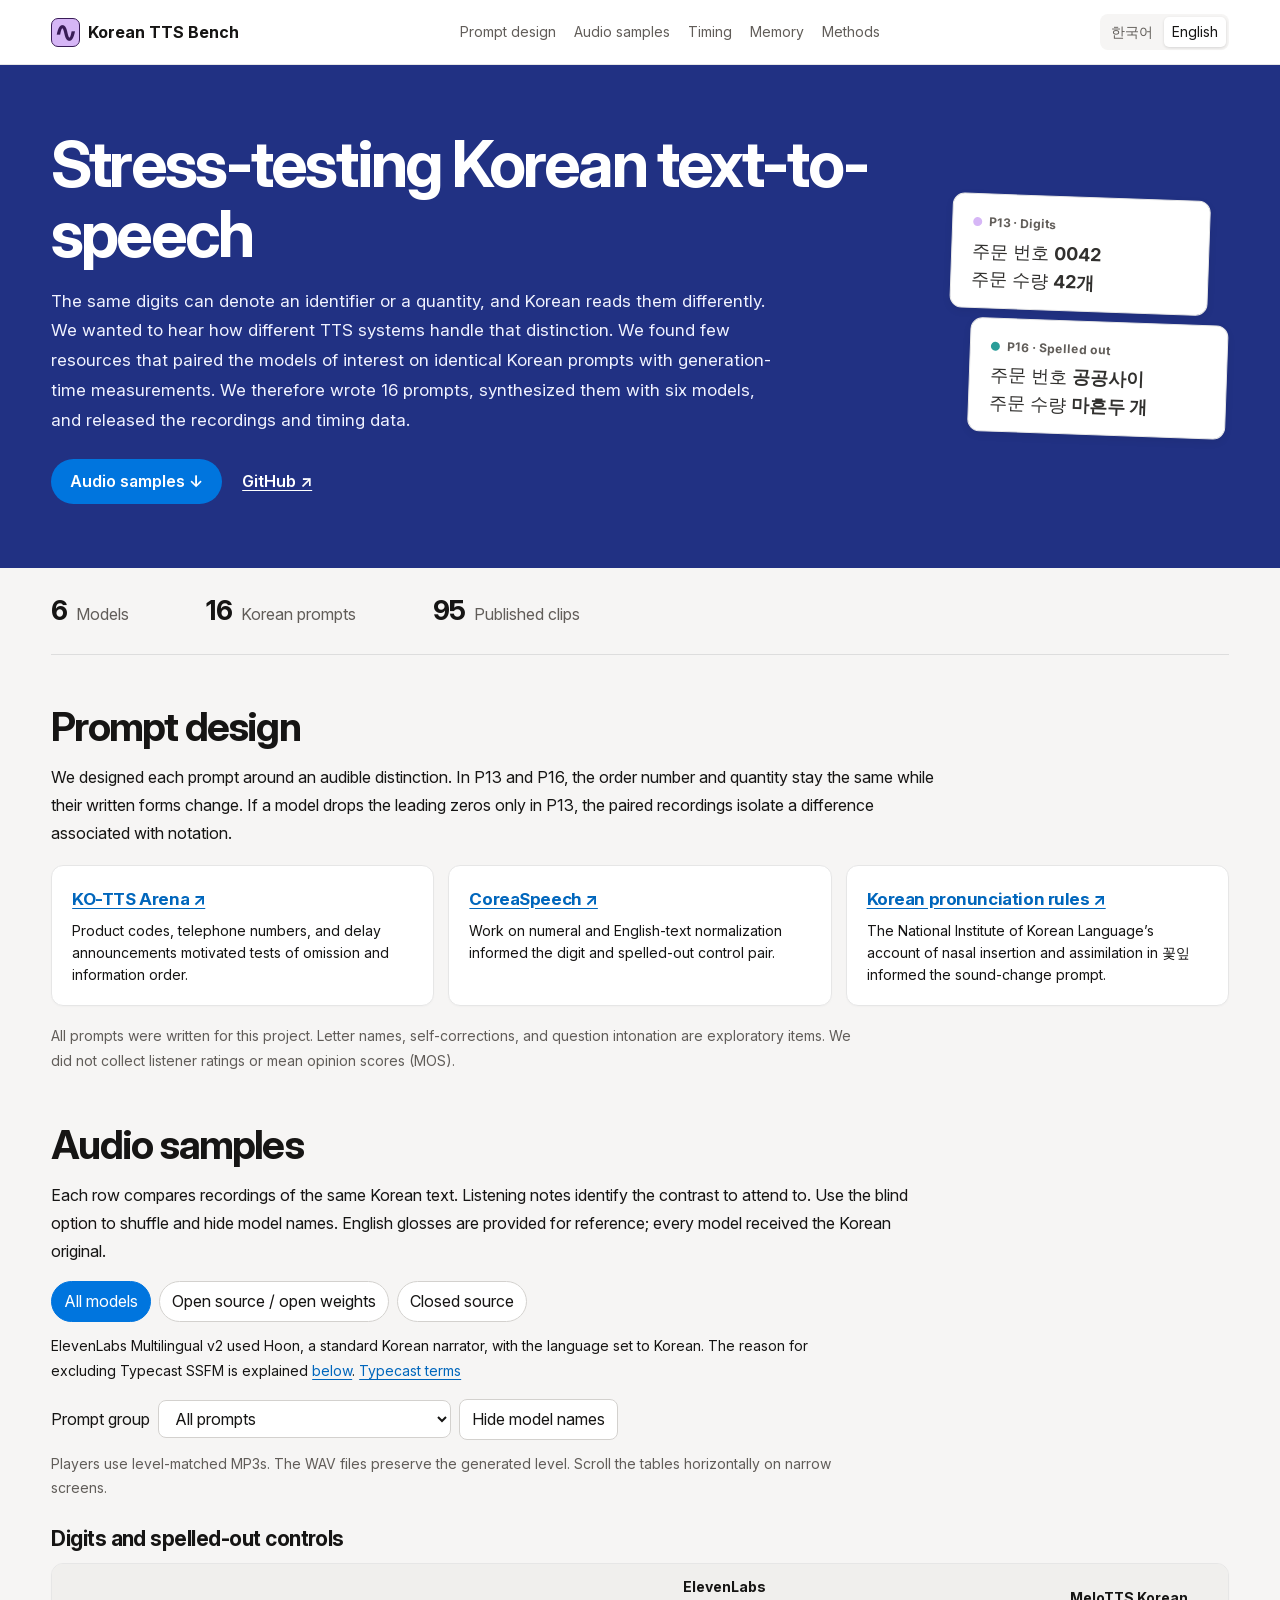
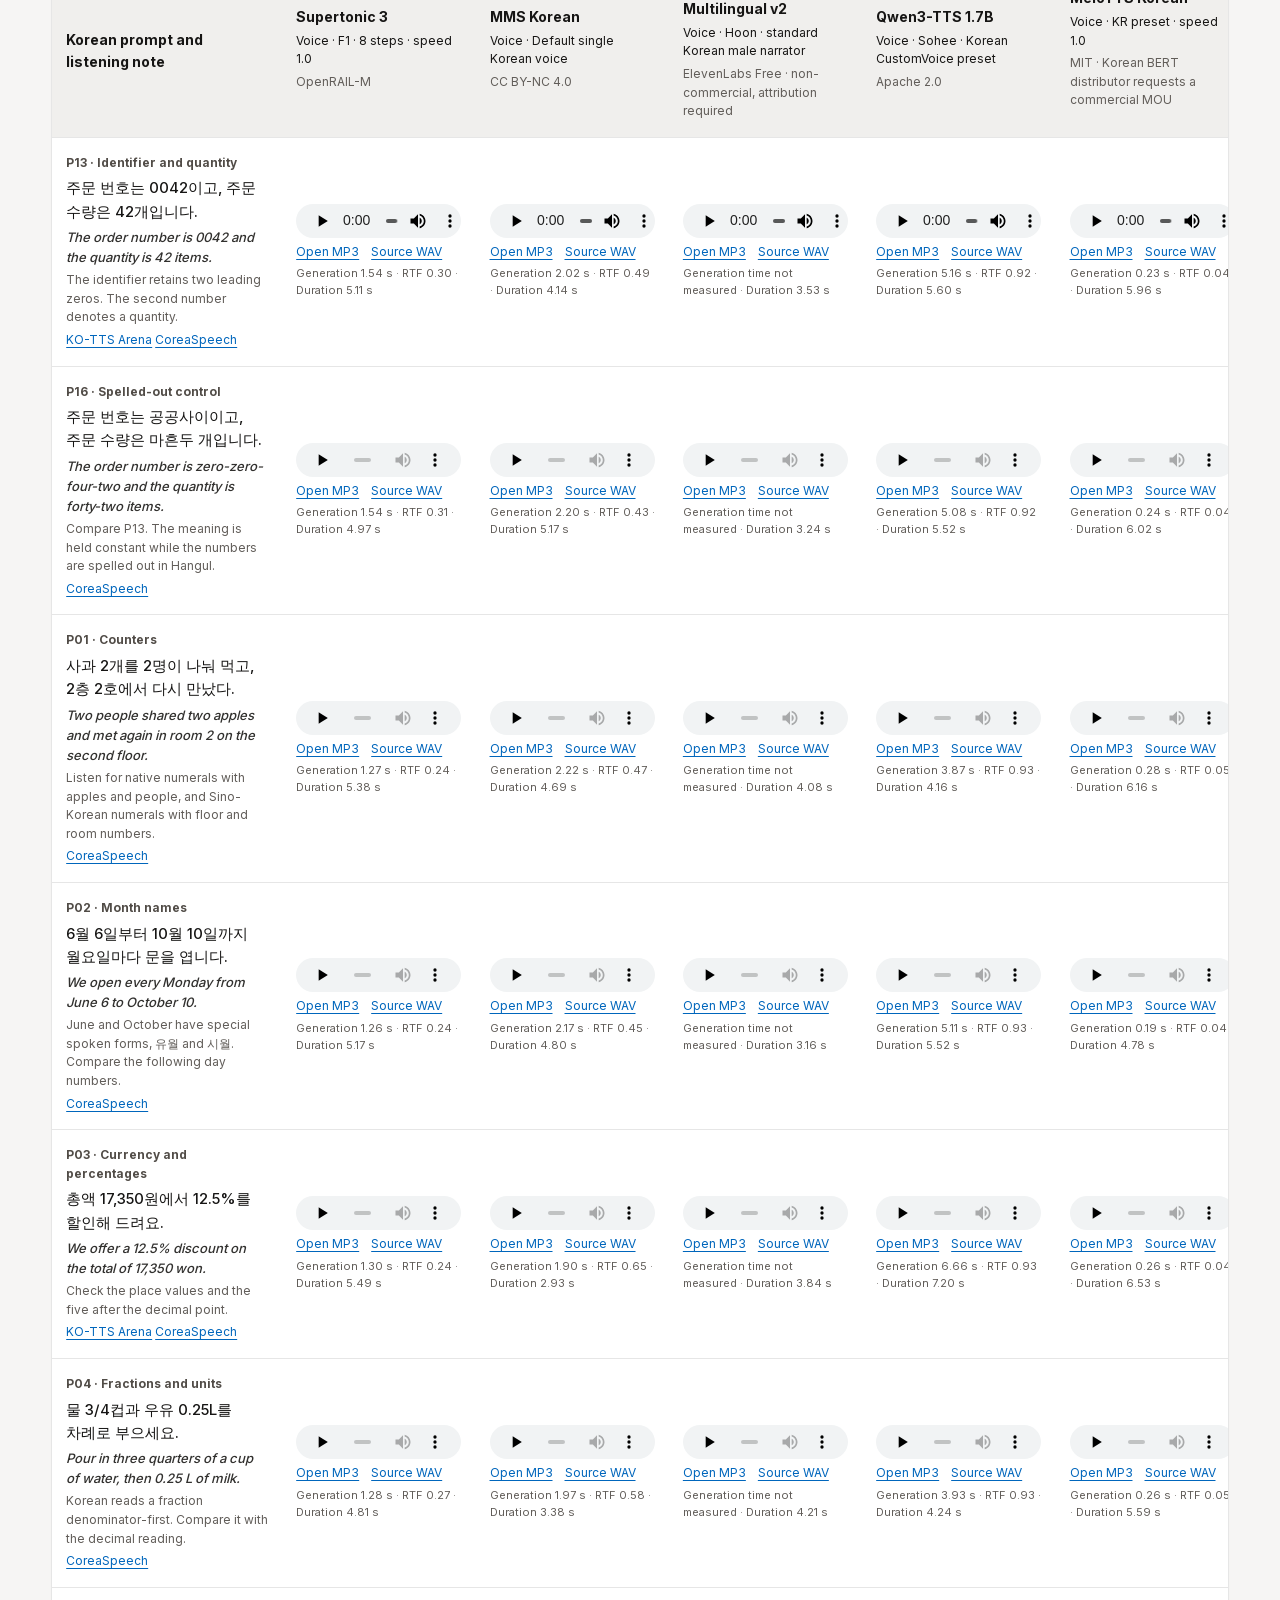
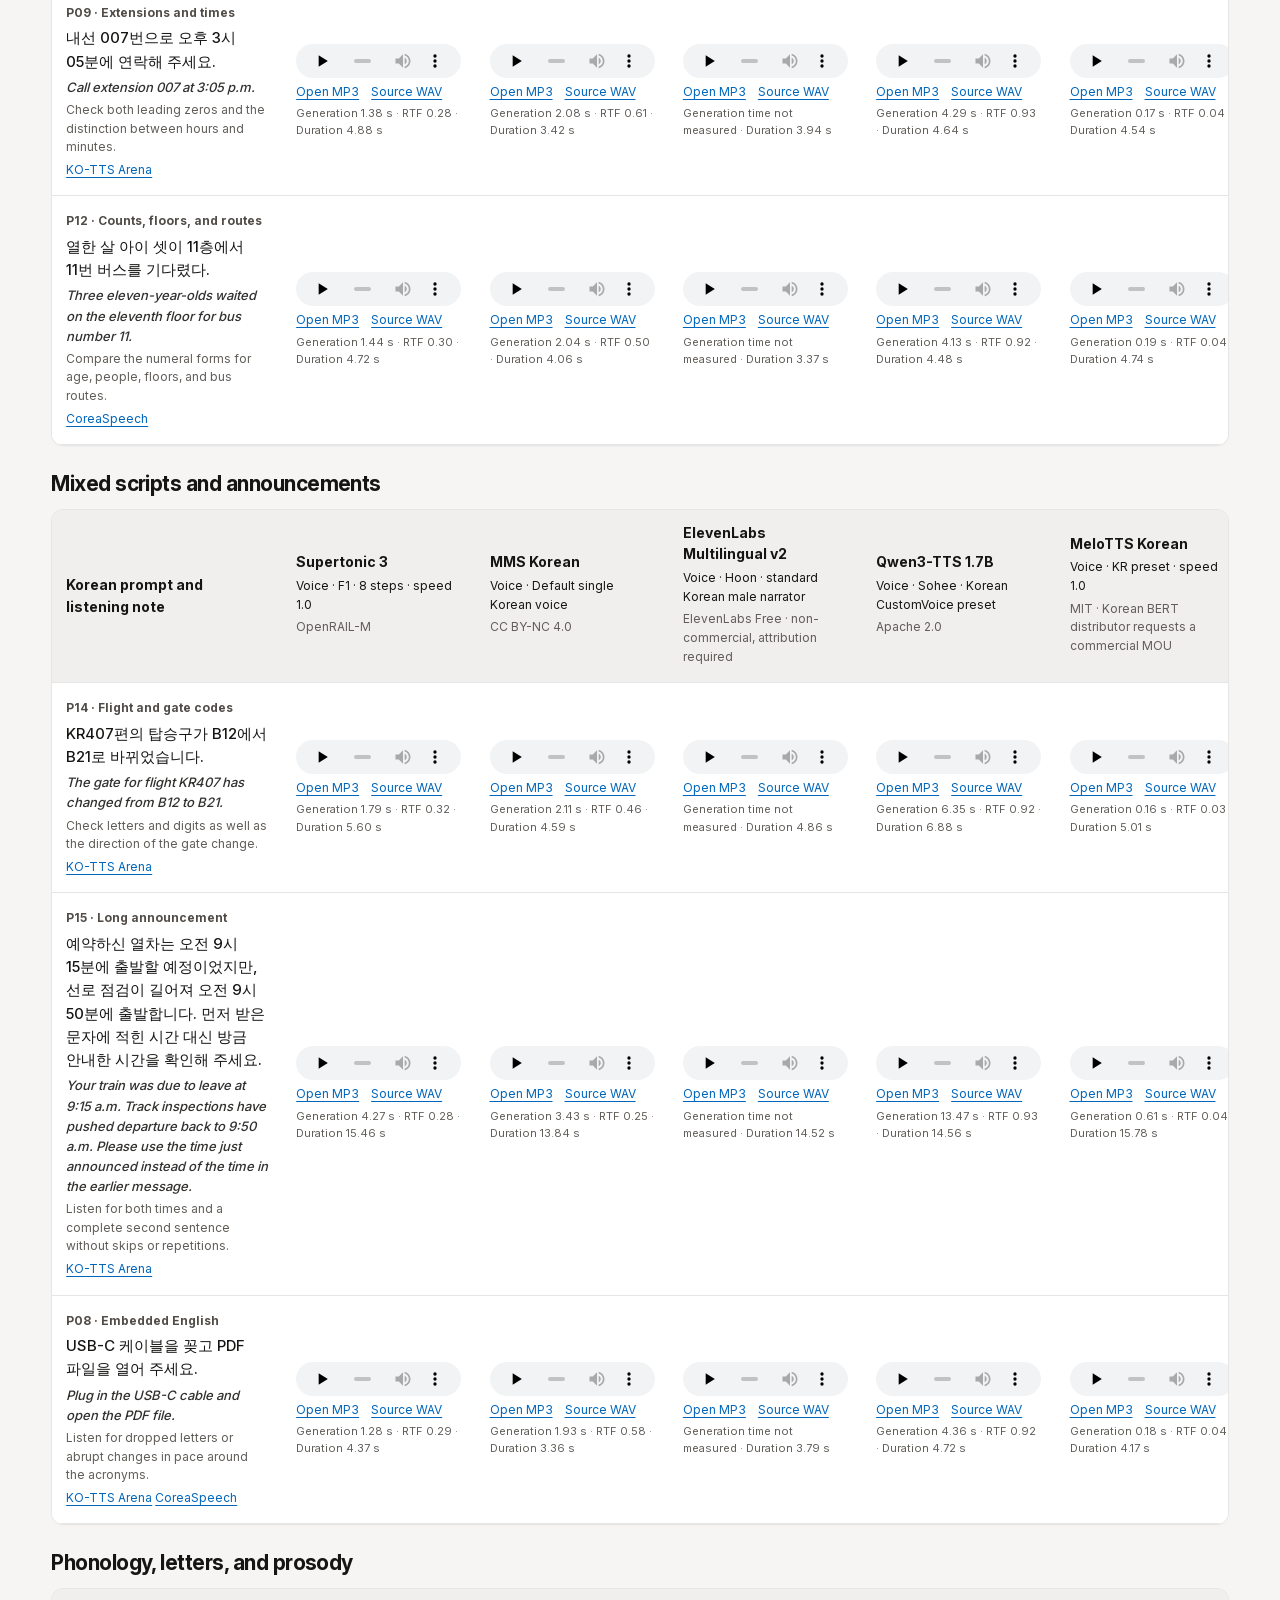
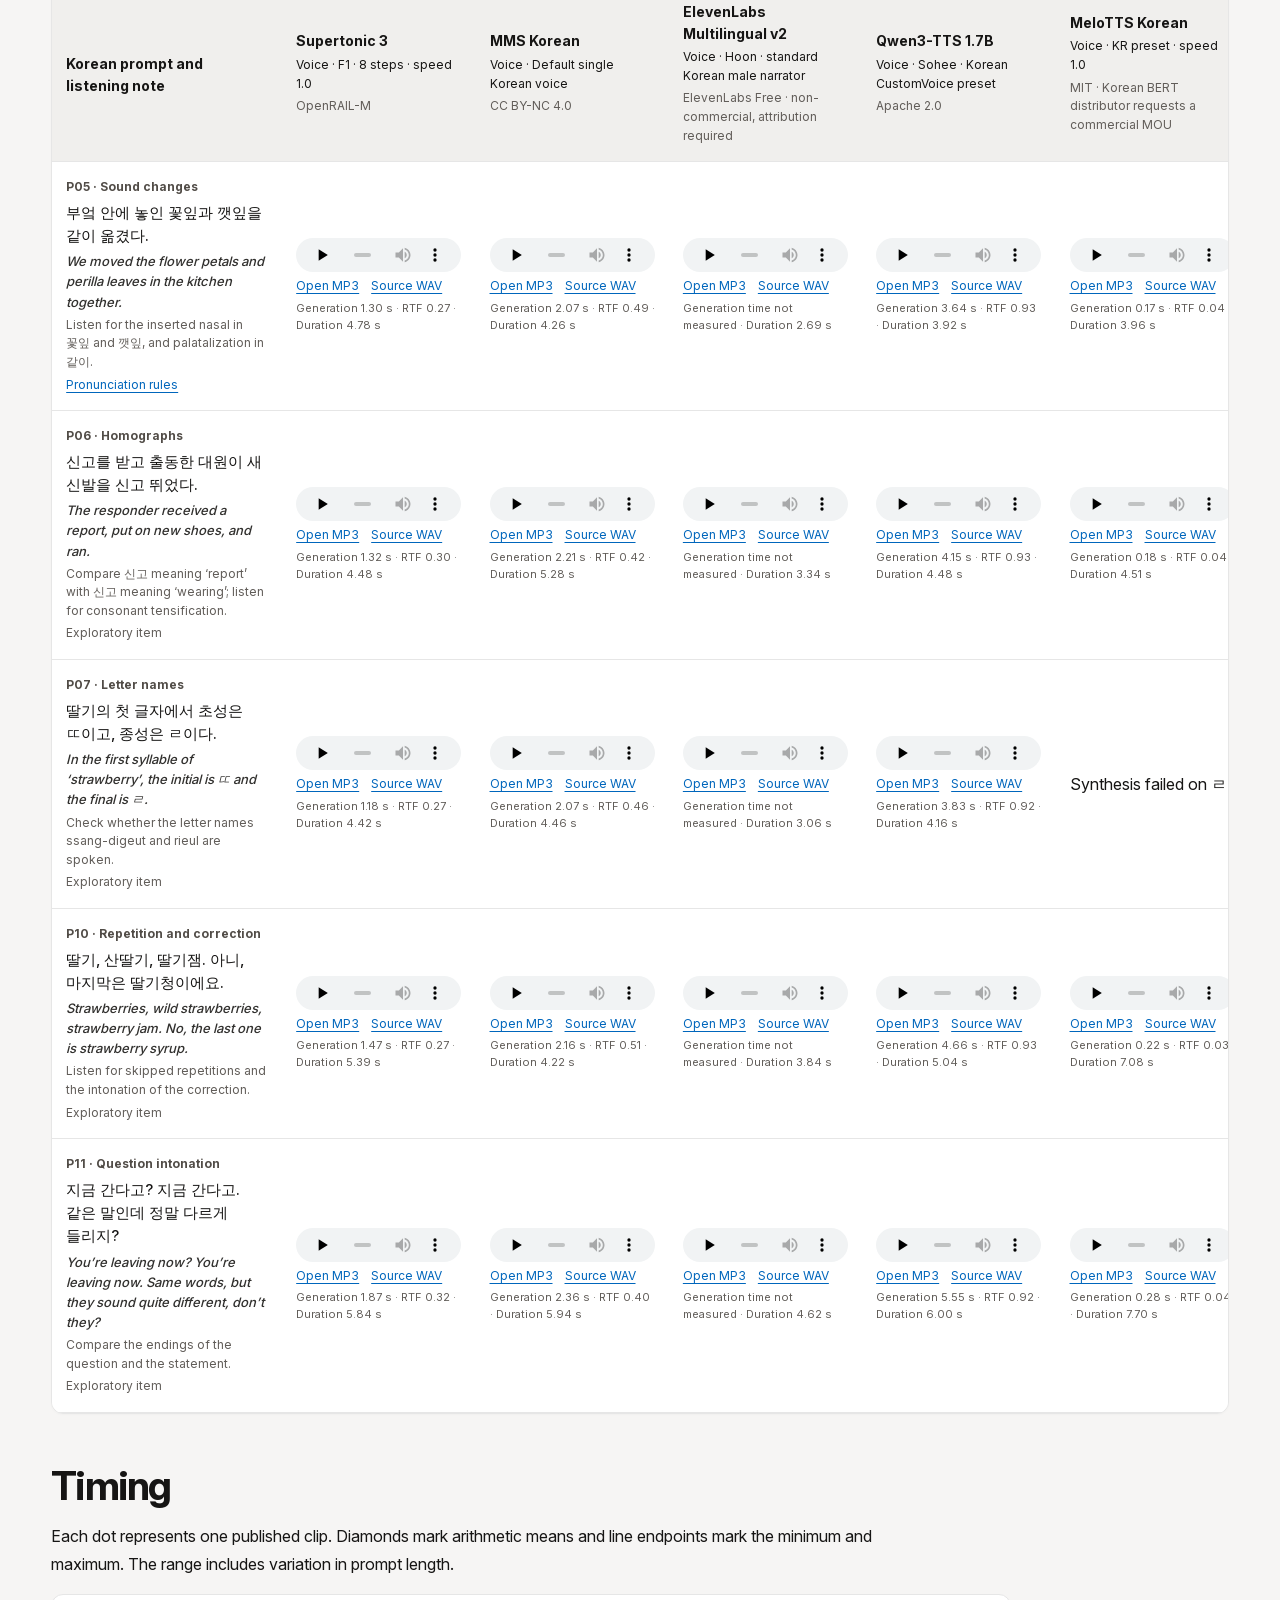
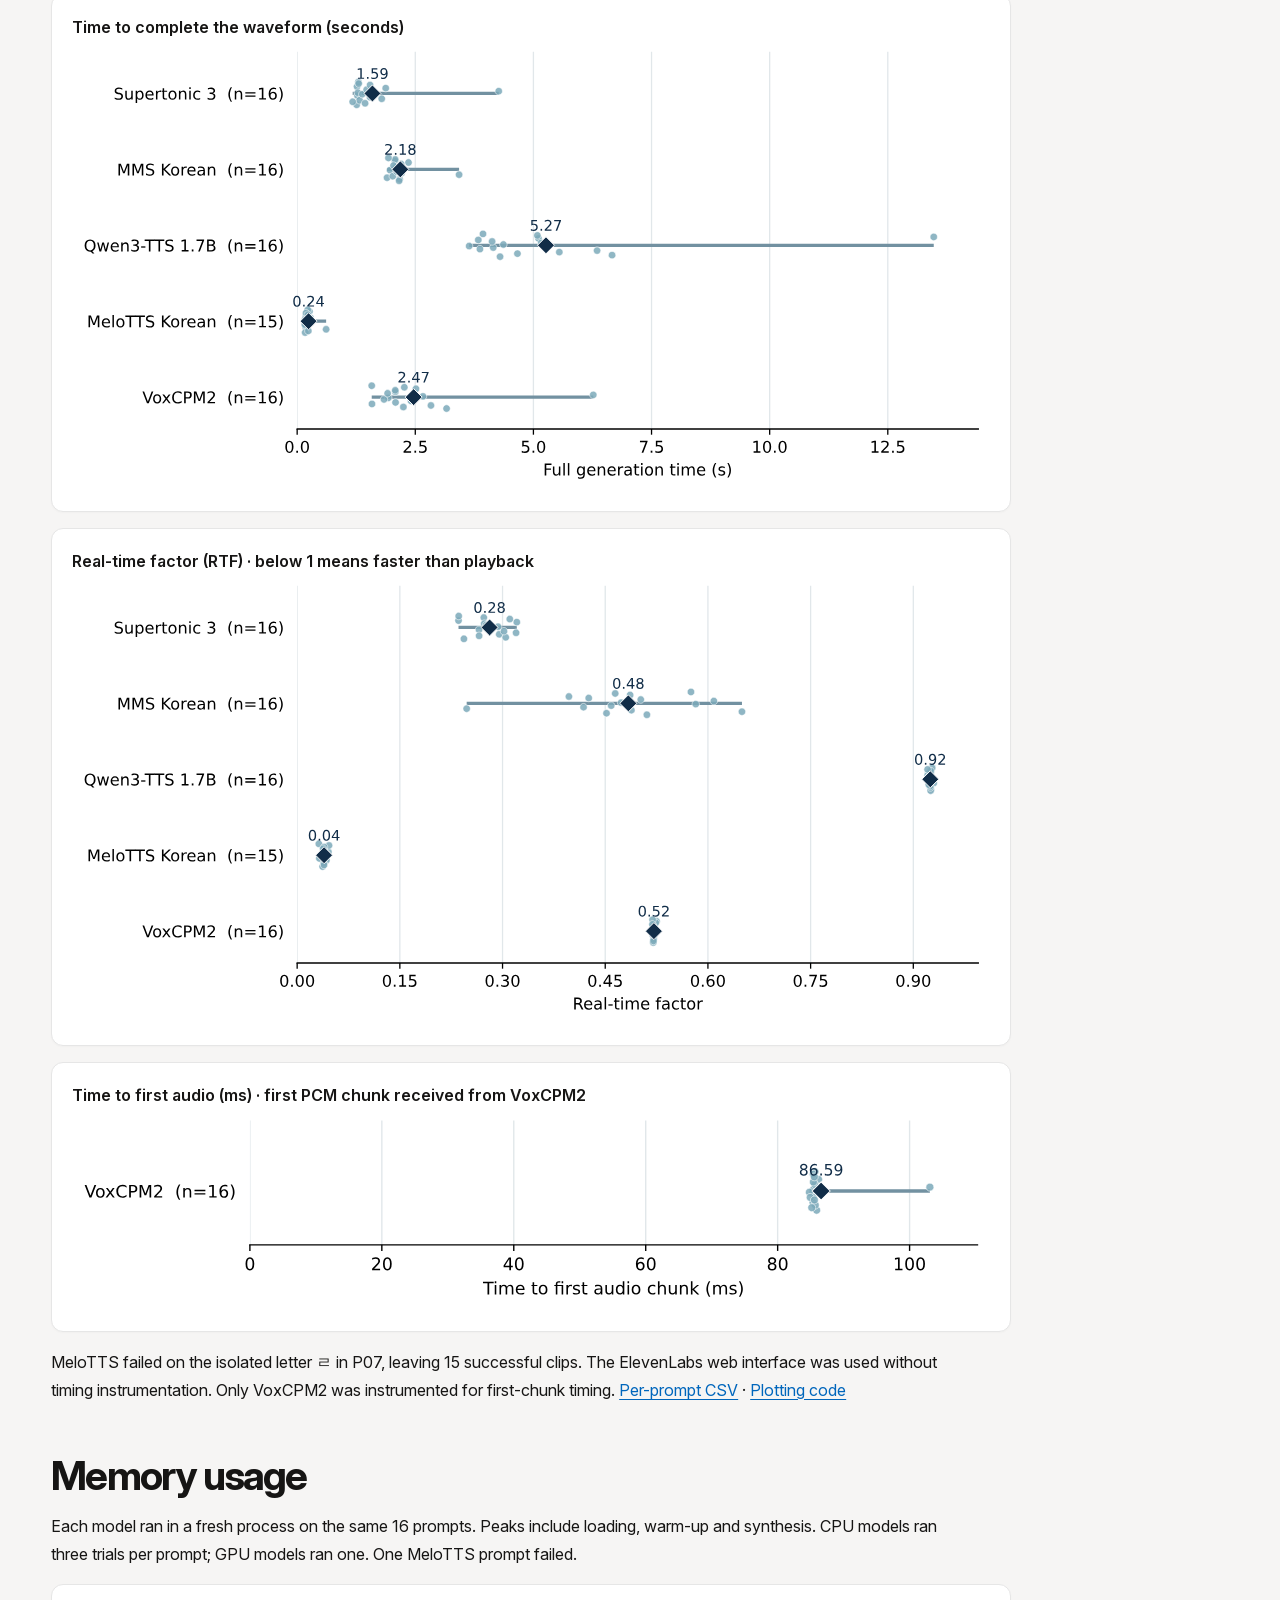
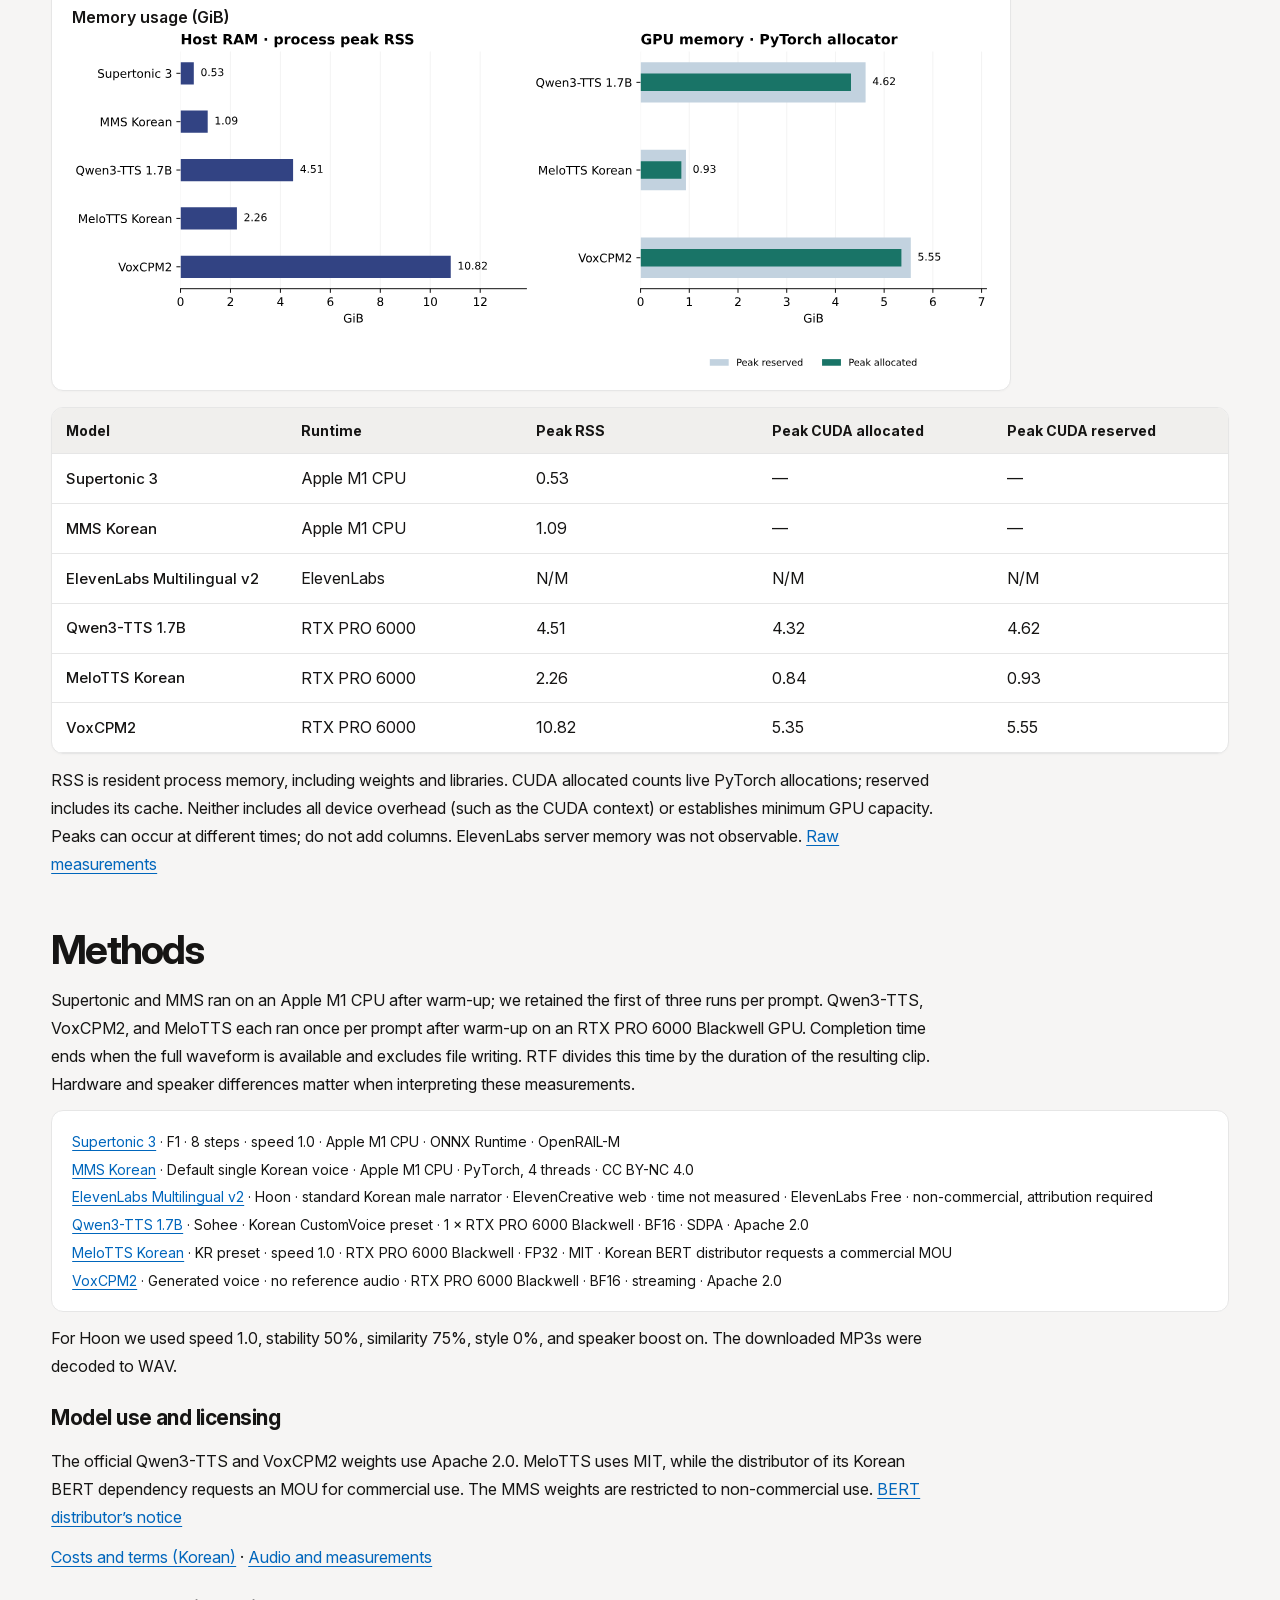
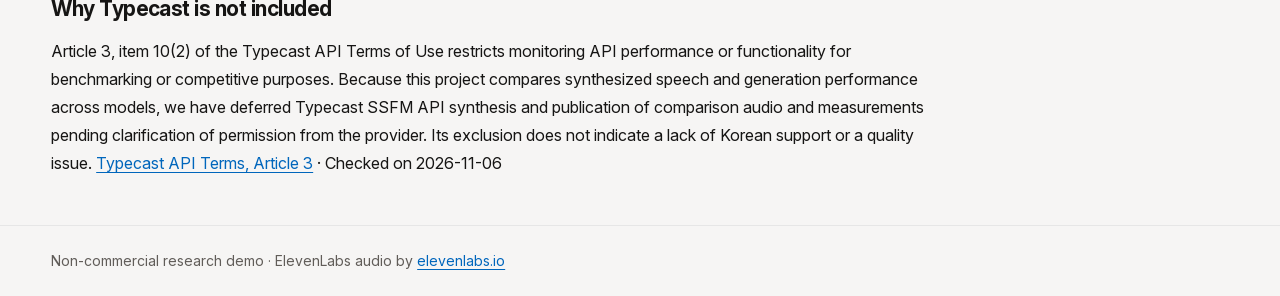
==== commit 79dcccda: "Report measured host and CUDA memory peaks for Korean TTS models" ====
--- a/en.html
+++ b/en.html
@@ -1,5 +1,5 @@
 <!doctype html><html lang="en"><head><meta charset="utf-8"><meta name="viewport" content="width=device-width,initial-scale=1"><title>Stress-testing Korean text-to-speech | elevenlabs.io</title><link rel="alternate" hreflang="ko" href="index.html"><link rel="alternate" hreflang="en" href="en.html"><link rel="stylesheet" href="style.css?v=paper2"></head><body>
-<div class="topbar"><div class="wrap top"><a class="brand" href="#overview"><span class="glyph" aria-hidden="true">∿</span> Korean TTS Bench</a><nav class="wide"><a href="#design">Prompt design</a><a href="#samples">Audio samples</a><a href="#timing">Timing</a><a href="#methods">Methods</a></nav><details class="toc"><summary>Contents</summary><nav><a href="#design">Prompt design</a><a href="#samples">Audio samples</a><a href="#timing">Timing</a><a href="#methods">Methods</a></nav></details><div class="languages"><a hreflang="ko" lang="ko" href="index.html" id="other-lang">한국어</a><a hreflang="en" lang="en" href="en.html" aria-current="page">English</a></div></div></div>
+<div class="topbar"><div class="wrap top"><a class="brand" href="#overview"><span class="glyph" aria-hidden="true">∿</span> Korean TTS Bench</a><nav class="wide"><a href="#design">Prompt design</a><a href="#samples">Audio samples</a><a href="#timing">Timing</a><a href="#memory">Memory</a><a href="#methods">Methods</a></nav><details class="toc"><summary>Contents</summary><nav><a href="#design">Prompt design</a><a href="#samples">Audio samples</a><a href="#timing">Timing</a><a href="#memory">Memory</a><a href="#methods">Methods</a></nav></details><div class="languages"><a hreflang="ko" lang="ko" href="index.html" id="other-lang">한국어</a><a hreflang="en" lang="en" href="en.html" aria-current="page">English</a></div></div></div>
 <header id="overview"><div class="wrap hero"><div><h1>Stress-testing Korean text-to-speech</h1><p>The same digits can denote an identifier or a quantity, and Korean reads them differently. We wanted to hear how different TTS systems handle that distinction. We found few resources that paired the models of interest on identical Korean prompts with generation-time measurements. We therefore wrote 16 prompts, synthesized them with six models, and released the recordings and timing data.</p><div class="actions"><a class="primary" href="#samples">Audio samples ↓</a><a href="https://github.com/june-oh/korean-tts-bench">GitHub ↗</a></div></div><aside class="pair"><div class="paper"><small>P13 · Digits</small><div lang="ko">주문 번호 <b>0042</b><br>주문 수량 <b>42개</b></div></div><div class="paper"><small>P16 · Spelled out</small><div lang="ko">주문 번호 <b>공공사이</b><br>주문 수량 <b>마흔두 개</b></div></div></aside></div></header><main class="wrap"><div class="summary">
 <div><strong>6</strong><span>Models</span></div>
 <div><strong>16</strong><span>Korean prompts</span></div>
@@ -27,5 +27,6 @@
 <figure><figcaption>Real-time factor (RTF) · below 1 means faster than playback</figcaption><img loading="lazy" src="figures/rtf.svg" alt="Real-time factor (RTF) · below 1 means faster than playback"></figure>
 <figure><figcaption>Time to first audio (ms) · first PCM chunk received from VoxCPM2</figcaption><img loading="lazy" src="figures/first_audio_ms.svg" alt="Time to first audio (ms) · first PCM chunk received from VoxCPM2"></figure>
 <p>MeloTTS failed on the isolated letter ㄹ in P07, leaving 15 successful clips. The ElevenLabs web interface was used without timing instrumentation. Only VoxCPM2 was instrumented for first-chunk timing. <a href="figures/timings.csv">Per-prompt CSV</a> · <a href="https://github.com/june-oh/korean-tts-bench/blob/main/scripts/plot_timings.py">Plotting code</a></p></section>
+<section id="memory"><h2>Memory usage</h2><p>Each model ran in a fresh process on the same 16 prompts. Peaks include loading, warm-up and synthesis. CPU models ran three trials per prompt; GPU models ran one. One MeloTTS prompt failed.</p><figure><figcaption>Memory usage (GiB)</figcaption><img loading="lazy" src="figures/memory.svg" alt="Memory usage (GiB)"></figure><div class="scroll" tabindex="0" style="overflow-x:auto"><table style="min-width:650px"><thead><tr><th scope="col">Model</th><th scope="col">Runtime</th><th scope="col">Peak RSS</th><th scope="col">Peak CUDA allocated</th><th scope="col">Peak CUDA reserved</th></tr></thead><tbody><tr><th scope="row">Supertonic 3</th><td>Apple M1 CPU</td><td>0.53</td><td>—</td><td>—</td></tr><tr><th scope="row">MMS Korean</th><td>Apple M1 CPU</td><td>1.09</td><td>—</td><td>—</td></tr><tr><th scope="row">ElevenLabs Multilingual v2</th><td>ElevenLabs</td><td>N/M</td><td>N/M</td><td>N/M</td></tr><tr><th scope="row">Qwen3-TTS 1.7B</th><td>RTX PRO 6000</td><td>4.51</td><td>4.32</td><td>4.62</td></tr><tr><th scope="row">MeloTTS Korean</th><td>RTX PRO 6000</td><td>2.26</td><td>0.84</td><td>0.93</td></tr><tr><th scope="row">VoxCPM2</th><td>RTX PRO 6000</td><td>10.82</td><td>5.35</td><td>5.55</td></tr></tbody></table></div><p>RSS is resident process memory, including weights and libraries. CUDA allocated counts live PyTorch allocations; reserved includes its cache. Neither includes all device overhead (such as the CUDA context) or establishes minimum GPU capacity. Peaks can occur at different times; do not add columns. ElevenLabs server memory was not observable. <a href="figures/memory.json">Raw measurements</a></p></section>
 <section id="methods"><h2>Methods</h2>
 <p>Supertonic and MMS ran on an Apple M1 CPU after warm-up; we retained the first of three runs per prompt. Qwen3-TTS, VoxCPM2, and MeloTTS each ran once per prompt after warm-up on an RTX PRO 6000 Blackwell GPU. Completion time ends when the full waveform is available and excludes file writing. RTF divides this time by the duration of the resulting clip. Hardware and speaker differences matter when interpreting these measurements.</p><div id="models"></div><p>For Hoon we used speed 1.0, stability 50%, similarity 75%, style 0%, and speaker boost on. The downloaded MP3s were decoded to WAV.</p><h3>Model use and licensing</h3><p>The official Qwen3-TTS and VoxCPM2 weights use Apache 2.0. MeloTTS uses MIT, while the distributor of its Korean BERT dependency requests an MOU for commercial use. The MMS weights are restricted to non-commercial use. <a href="https://github.com/kiyoungkim1/LMkor">BERT distributor’s notice</a></p><p><a href="https://github.com/june-oh/korean-tts-bench#비용과-공개-조건">Costs and terms (Korean)</a> · <a href="https://github.com/june-oh/korean-tts-bench/tree/main/audio">Audio and measurements</a></p><h3 id="typecast-exclusion">Why Typecast is not included</h3><p>Article 3, item 10(2) of the Typecast API Terms of Use restricts monitoring API performance or functionality for benchmarking or competitive purposes. Because this project compares synthesized speech and generation performance across models, we have deferred Typecast SSFM API synthesis and publication of comparison audio and measurements pending clarification of permission from the provider. Its exclusion does not indicate a lack of Korean support or a quality issue. <a href="https://help.typecast.ai/en/articles/11872662-typecast-api-terms-of-use">Typecast API Terms, Article 3</a> · Checked on 2026-11-06</p></section></main><footer><div class="wrap">Non-commercial research demo · ElevenLabs audio by <a href="https://elevenlabs.io/">elevenlabs.io</a></div></footer><script type="module" src="app.js?v=paper2"></script></body></html>
